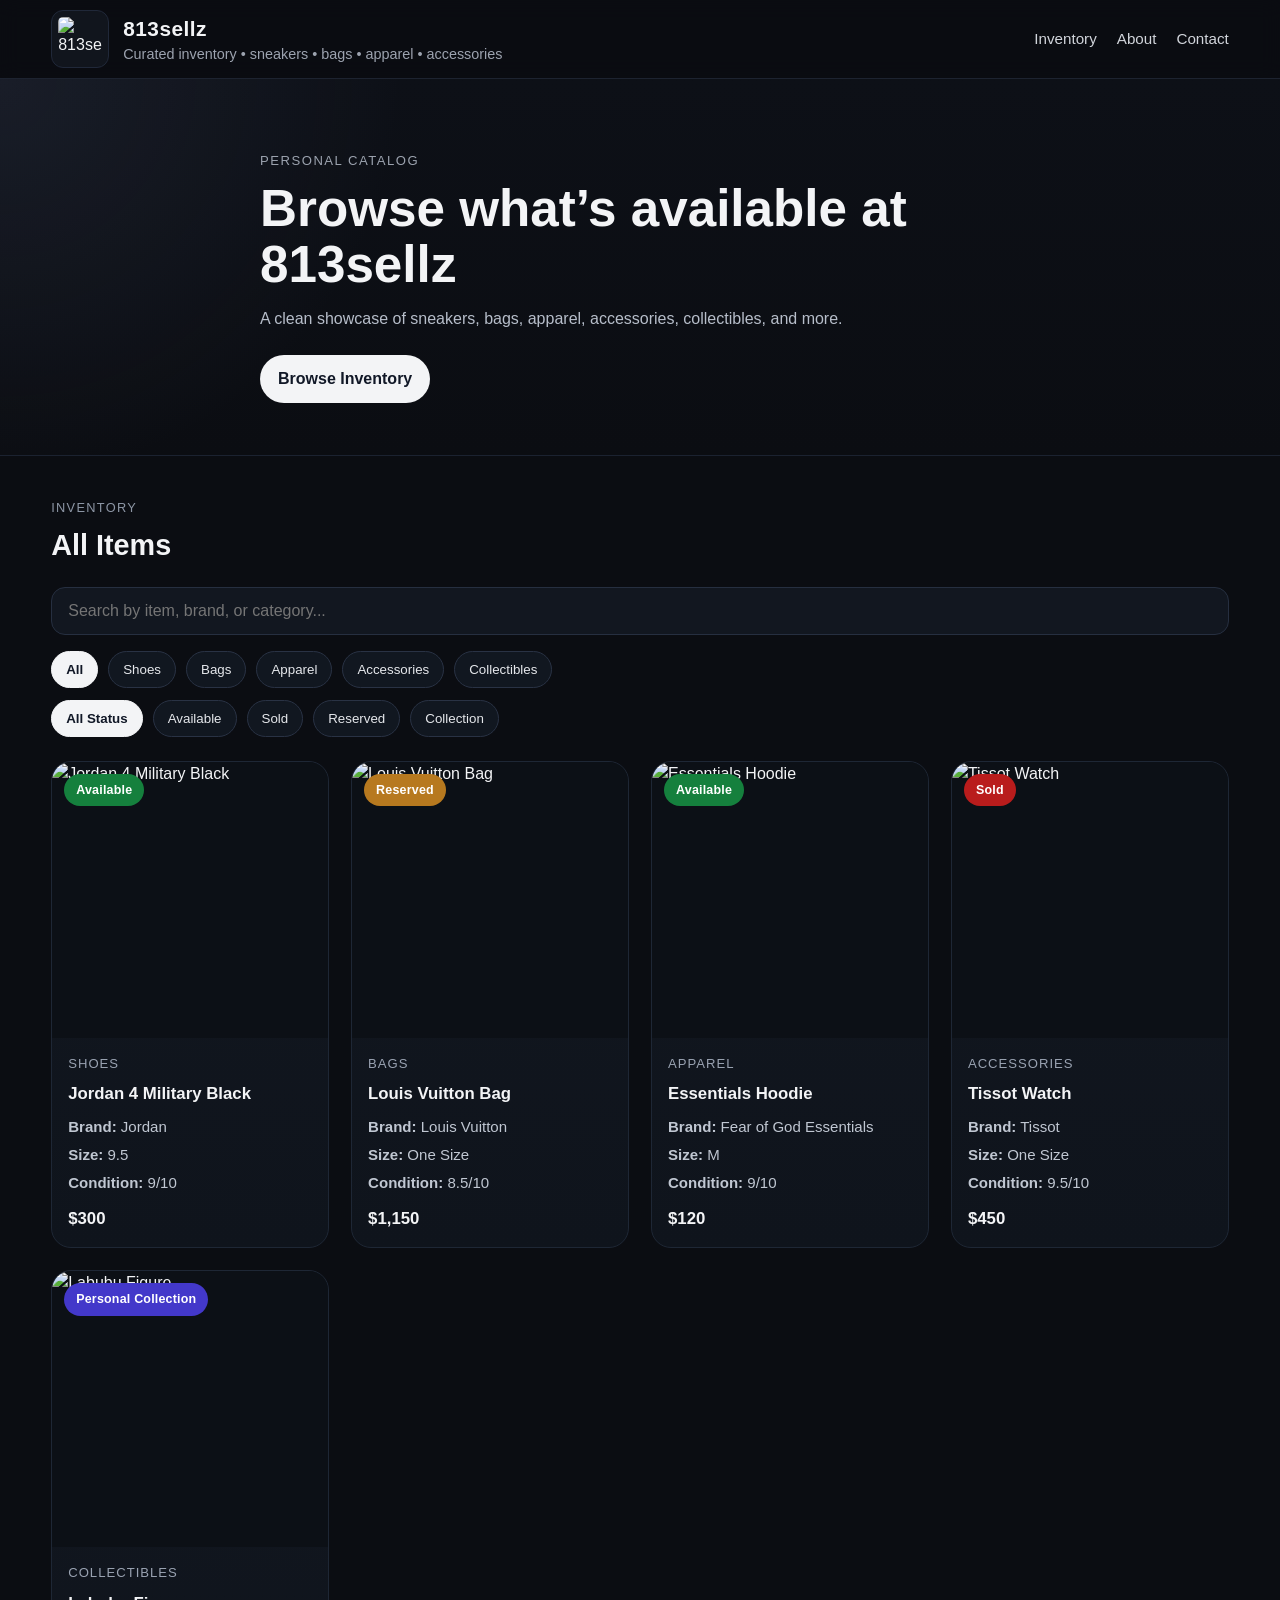
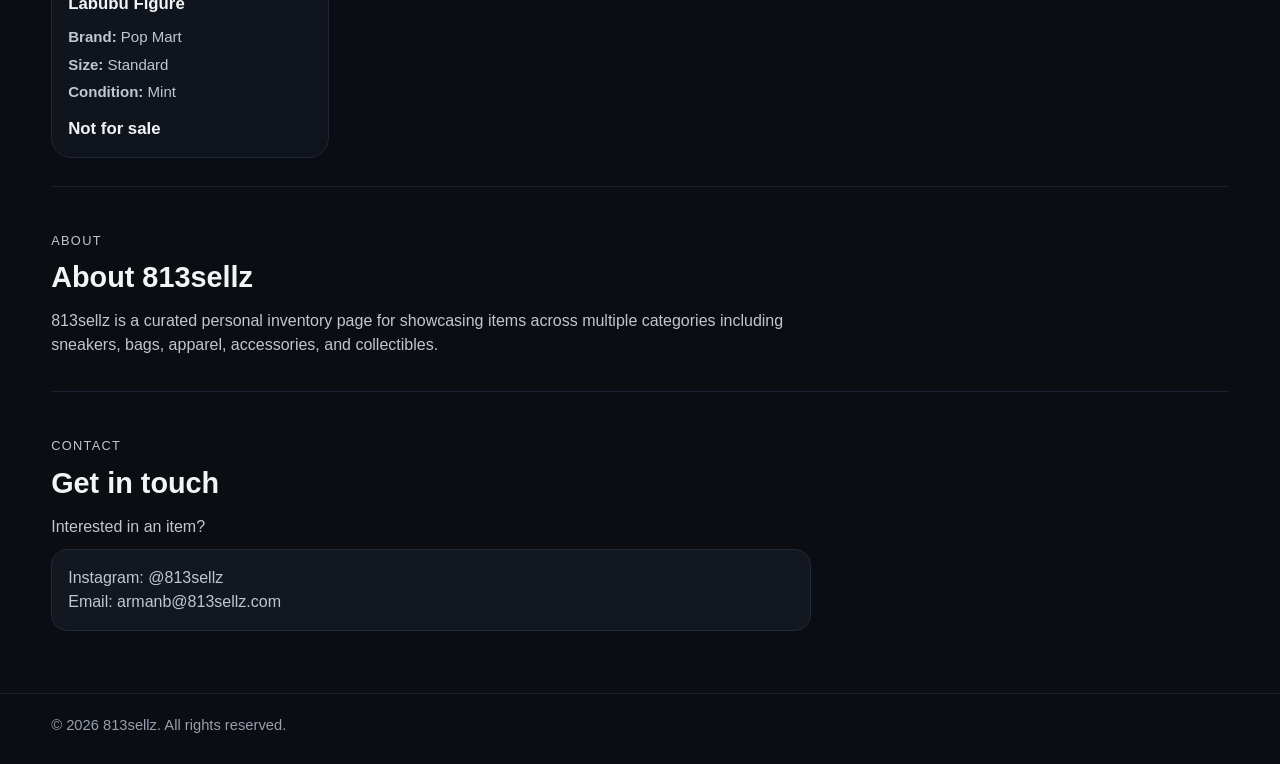
==== index.html @ 2b279f79 "Add files via upload" ====
<!DOCTYPE html>
<html lang="en">
<head>
  <meta charset="UTF-8" />
  <meta name="viewport" content="width=device-width, initial-scale=1.0" />
  <title>813sellz</title>
  <link rel="stylesheet" href="style.css" />
</head>
<body>
  <header class="site-header">
    <div class="container header-inner">
      <div class="brand">
        <img src="images/logo.png" alt="813sellz Logo" class="logo" />
        <div>
          <h1>813sellz</h1>
          <p class="tagline">Curated inventory • sneakers • bags • apparel • accessories</p>
        </div>
      </div>

      <nav class="nav">
        <a href="#inventory">Inventory</a>
        <a href="#about">About</a>
        <a href="#contact">Contact</a>
      </nav>
    </div>
  </header>

  <section class="hero">
    <div class="container hero-content">
      <p class="eyebrow">Personal Catalog</p>
      <h2>Browse what’s available at 813sellz</h2>
      <p class="hero-text">
        A clean showcase of sneakers, bags, apparel, accessories, collectibles, and more.
      </p>
      <a href="#inventory" class="hero-btn">Browse Inventory</a>
    </div>
  </section>

  <main class="container">
    <section id="inventory" class="inventory-section">
      <div class="section-top">
        <div>
          <p class="section-label">Inventory</p>
          <h3>All Items</h3>
        </div>
      </div>

      <div class="toolbar">
        <input
          type="text"
          id="searchInput"
          placeholder="Search by item, brand, or category..."
        />

        <div class="filter-row">
          <div class="filters" id="categoryFilters">
            <button class="filter-btn active" data-category="all">All</button>
            <button class="filter-btn" data-category="shoes">Shoes</button>
            <button class="filter-btn" data-category="bags">Bags</button>
            <button class="filter-btn" data-category="apparel">Apparel</button>
            <button class="filter-btn" data-category="accessories">Accessories</button>
            <button class="filter-btn" data-category="collectibles">Collectibles</button>
          </div>

          <div class="filters" id="statusFilters">
            <button class="filter-btn active" data-status="all">All Status</button>
            <button class="filter-btn" data-status="available">Available</button>
            <button class="filter-btn" data-status="sold">Sold</button>
            <button class="filter-btn" data-status="reserved">Reserved</button>
            <button class="filter-btn" data-status="collection">Collection</button>
          </div>
        </div>
      </div>

      <section id="itemsGrid" class="items-grid"></section>
    </section>

    <section id="about" class="info-section">
      <p class="section-label">About</p>
      <h3>About 813sellz</h3>
      <p>
        813sellz is a curated personal inventory page for showcasing items across multiple
        categories including sneakers, bags, apparel, accessories, and collectibles.
      </p>
    </section>

    <section id="contact" class="info-section">
      <p class="section-label">Contact</p>
      <h3>Get in touch</h3>
      <p>
        Interested in an item? 
      </p>
      <p class="contact-box">
        Instagram: @813sellz <br />
        Email: armanb@813sellz.com
      </p>
    </section>
  </main>

  <footer class="site-footer">
    <div class="container footer-inner">
      <p>© 2026 813sellz. All rights reserved.</p>
    </div>
  </footer>

  <script src="data.js"></script>
  <script src="script.js"></script>
</body>
</html>
---- style.css ----
* {
    box-sizing: border-box;
    margin: 0;
    padding: 0;
  }
  
  html {
    scroll-behavior: smooth;
  }
  
  body {
    font-family: Arial, Helvetica, sans-serif;
    background: #0b0d12;
    color: #f3f4f6;
    line-height: 1.5;
  }
  
  a {
    text-decoration: none;
    color: inherit;
  }
  
  .container {
    width: min(1180px, 92%);
    margin: 0 auto;
  }
  
  .site-header {
    position: sticky;
    top: 0;
    z-index: 100;
    background: rgba(11, 13, 18, 0.92);
    backdrop-filter: blur(10px);
    border-bottom: 1px solid #1d2330;
  }
  
  .header-inner {
    min-height: 78px;
    display: flex;
    align-items: center;
    justify-content: space-between;
    gap: 20px;
  }
  
  .brand {
    display: flex;
    align-items: center;
    gap: 14px;
  }
  
  .logo {
    width: 58px;
    height: 58px;
    object-fit: contain;
    border-radius: 12px;
    background: #11151d;
    padding: 6px;
    border: 1px solid #202839;
  }
  
  .brand h1 {
    font-size: 1.3rem;
    letter-spacing: 0.5px;
  }
  
  .tagline {
    color: #9ca3af;
    font-size: 0.9rem;
  }
  
  .nav {
    display: flex;
    gap: 20px;
    color: #d1d5db;
    font-size: 0.95rem;
  }
  
  .nav a:hover {
    color: white;
  }
  
  .hero {
    padding: 72px 0 52px;
    border-bottom: 1px solid #1b2230;
    background:
      radial-gradient(circle at top left, rgba(80, 90, 120, 0.18), transparent 30%),
      linear-gradient(to bottom, #0d1017, #0b0d12);
  }
  
  .hero-content {
    max-width: 760px;
  }
  
  .eyebrow {
    color: #9ca3af;
    text-transform: uppercase;
    letter-spacing: 1.5px;
    font-size: 0.82rem;
    margin-bottom: 10px;
  }
  
  .hero h2 {
    font-size: clamp(2rem, 4vw, 3.4rem);
    line-height: 1.1;
    margin-bottom: 14px;
  }
  
  .hero-text {
    color: #b7beca;
    max-width: 650px;
    margin-bottom: 24px;
  }
  
  .hero-btn {
    display: inline-block;
    padding: 12px 18px;
    background: #f3f4f6;
    color: #111827;
    border-radius: 999px;
    font-weight: 700;
  }
  
  .hero-btn:hover {
    opacity: 0.92;
  }
  
  .inventory-section {
    padding: 42px 0 28px;
  }
  
  .section-top {
    margin-bottom: 20px;
  }
  
  .section-label {
    text-transform: uppercase;
    letter-spacing: 1.3px;
    color: #8d96a5;
    font-size: 0.8rem;
    margin-bottom: 6px;
  }
  
  .section-top h3,
  .info-section h3 {
    font-size: 1.8rem;
  }
  
  .toolbar {
    margin-bottom: 24px;
  }
  
  #searchInput {
    width: 100%;
    padding: 14px 16px;
    border-radius: 14px;
    border: 1px solid #262f40;
    background: #121720;
    color: white;
    font-size: 1rem;
    outline: none;
    margin-bottom: 16px;
  }
  
  #searchInput:focus {
    border-color: #4b5563;
  }
  
  .filter-row {
    display: flex;
    flex-direction: column;
    gap: 12px;
  }
  
  .filters {
    display: flex;
    flex-wrap: wrap;
    gap: 10px;
  }
  
  .filter-btn {
    padding: 10px 14px;
    border-radius: 999px;
    border: 1px solid #293244;
    background: #111720;
    color: #e5e7eb;
    cursor: pointer;
    transition: 0.15s ease;
  }
  
  .filter-btn:hover {
    border-color: #3d4860;
  }
  
  .filter-btn.active {
    background: #f3f4f6;
    color: #111827;
    border-color: #f3f4f6;
    font-weight: 700;
  }
  
  .items-grid {
    display: grid;
    grid-template-columns: repeat(auto-fit, minmax(260px, 1fr));
    gap: 22px;
  }
  
  .card-link {
    text-decoration: none;
    color: inherit;
  }
  
  .card {
    background: linear-gradient(180deg, #121720 0%, #0f141c 100%);
    border: 1px solid #1e2735;
    border-radius: 20px;
    overflow: hidden;
    transition: transform 0.18s ease, border-color 0.18s ease, box-shadow 0.18s ease;
  }
  
  .card:hover {
    transform: translateY(-4px);
    border-color: #364154;
    box-shadow: 0 12px 24px rgba(0, 0, 0, 0.18);
  }
  
  .card-image-wrap {
    position: relative;
    width: 100%;
    aspect-ratio: 1 / 1;
    background: #0c1016;
  }
  
  .card-image {
    width: 100%;
    height: 100%;
    object-fit: cover;
    display: block;
  }
  
  .badge {
    position: absolute;
    top: 12px;
    left: 12px;
    padding: 7px 12px;
    border-radius: 999px;
    font-size: 0.78rem;
    font-weight: 700;
    color: white;
    letter-spacing: 0.2px;
  }
  
  .badge.available {
    background: #15803d;
  }
  
  .badge.sold {
    background: #b91c1c;
  }
  
  .badge.reserved {
    background: #b7791f;
  }
  
  .badge.collection {
    background: #4338ca;
  }
  
  .card-content {
    padding: 16px;
  }
  
  .card-category {
    font-size: 0.82rem;
    color: #9aa3b2;
    text-transform: uppercase;
    letter-spacing: 1px;
    margin-bottom: 8px;
  }
  
  .card-title {
    font-size: 1.05rem;
    margin-bottom: 10px;
  }
  
  .card-meta {
    color: #c0c7d2;
    font-size: 0.94rem;
    margin-bottom: 5px;
  }
  
  .card-price {
    margin-top: 12px;
    font-size: 1.05rem;
    font-weight: 700;
  }
  
  .empty-state {
    color: #aeb7c4;
    padding: 20px 0 40px;
  }
  
  .info-section {
    padding: 34px 0;
    border-top: 1px solid #1a2130;
  }
  
  .info-section p {
    color: #c0c7d2;
    max-width: 760px;
    margin-top: 10px;
  }
  
  .contact-box {
    margin-top: 16px;
    background: #121720;
    border: 1px solid #202a3a;
    padding: 16px;
    border-radius: 16px;
  }
  
  .site-footer {
    border-top: 1px solid #1a2130;
    margin-top: 28px;
  }
  
  .footer-inner {
    padding: 20px 0 28px;
    color: #96a0ae;
    font-size: 0.92rem;
  }
  
  .item-page {
    padding: 40px 0 60px;
  }
  
  .back-link {
    display: inline-block;
    margin-bottom: 24px;
    color: #cbd5e1;
  }
  
  .item-layout {
    display: grid;
    grid-template-columns: 1.1fr 1fr;
    gap: 28px;
    align-items: start;
  }
  
  .item-image-box {
    background: #121720;
    border: 1px solid #1f2937;
    border-radius: 20px;
    overflow: hidden;
  }
  
  .item-main-image {
    width: 100%;
    display: block;
    object-fit: cover;
  }
  
  .item-info-box {
    background: #121720;
    border: 1px solid #1f2937;
    border-radius: 20px;
    padding: 24px;
  }
  
  .static-badge {
    position: static;
    display: inline-block;
    margin-bottom: 14px;
  }
  
  .item-title {
    font-size: 2rem;
    margin-bottom: 14px;
  }
  
  .item-brand {
    color: #d1d5db;
    margin-bottom: 8px;
  }
  
  .item-price {
    font-size: 1.5rem;
    font-weight: 700;
    margin: 18px 0 14px;
  }
  
  .item-description {
    color: #b6bfcc;
    margin-bottom: 22px;
    line-height: 1.7;
  }
  
  @media (max-width: 900px) {
    .item-layout {
      grid-template-columns: 1fr;
    }
  }
  
  @media (max-width: 760px) {
    .header-inner {
      flex-direction: column;
      align-items: flex-start;
      padding: 14px 0;
    }
  
    .nav {
      flex-wrap: wrap;
      gap: 14px;
    }
  
    .hero {
      padding: 54px 0 40px;
    }
  
    .hero h2 {
      font-size: 2rem;
    }
  }
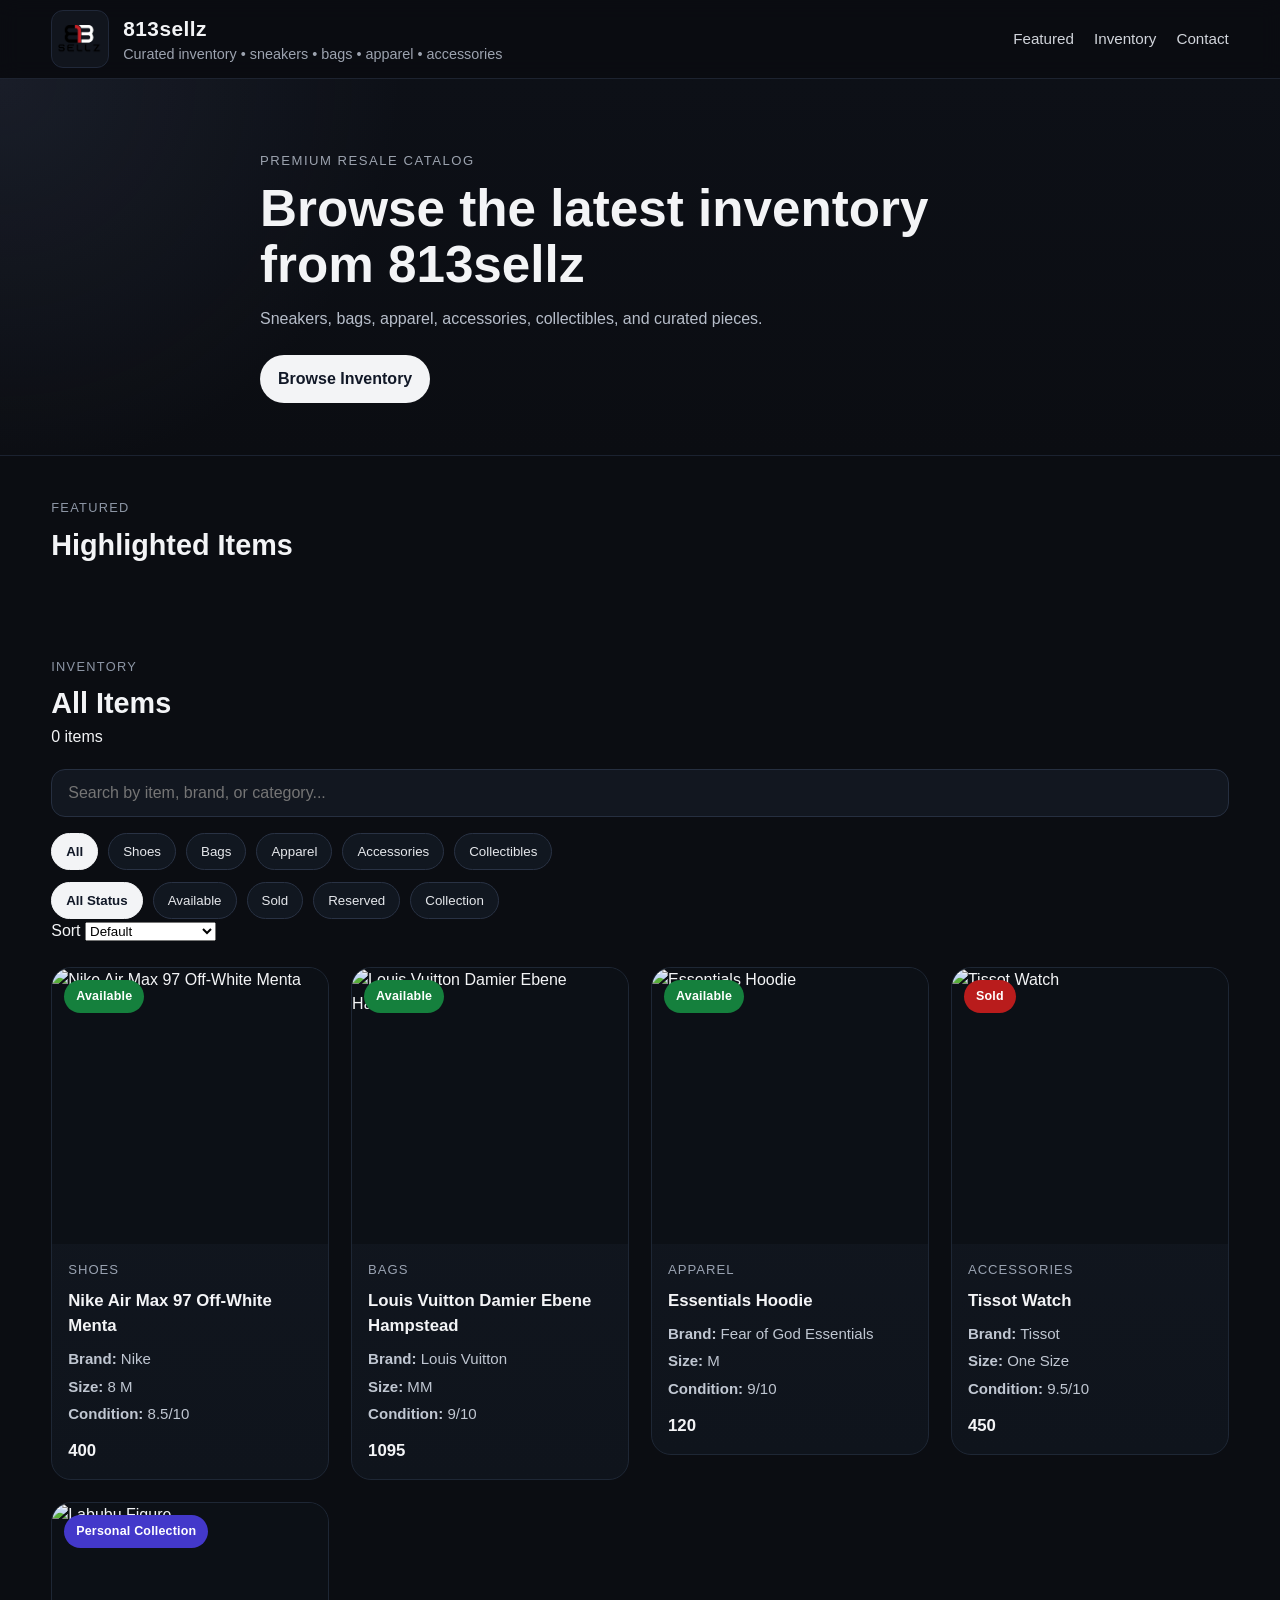
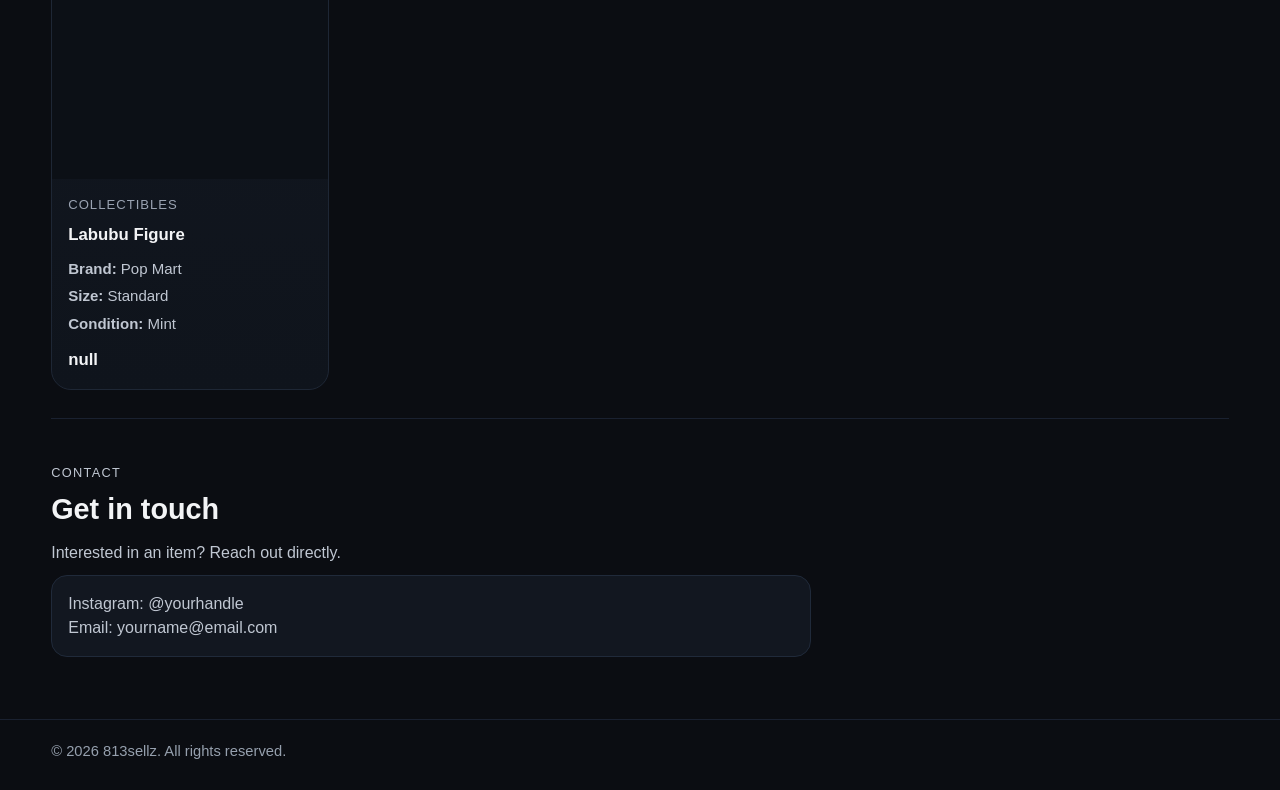
==== commit 4043e5a0: "Update index.html" ====
--- a/index.html
+++ b/index.html
@@ -18,8 +18,8 @@
       </div>
 
       <nav class="nav">
+        <a href="#featured">Featured</a>
         <a href="#inventory">Inventory</a>
-        <a href="#about">About</a>
         <a href="#contact">Contact</a>
       </nav>
     </div>
@@ -27,21 +27,35 @@
 
   <section class="hero">
     <div class="container hero-content">
-      <p class="eyebrow">Personal Catalog</p>
-      <h2>Browse what’s available at 813sellz</h2>
+      <p class="eyebrow">Premium Resale Catalog</p>
+      <h2>Browse the latest inventory from 813sellz</h2>
       <p class="hero-text">
-        A clean showcase of sneakers, bags, apparel, accessories, collectibles, and more.
+        Sneakers, bags, apparel, accessories, collectibles, and curated pieces.
       </p>
       <a href="#inventory" class="hero-btn">Browse Inventory</a>
     </div>
   </section>
 
   <main class="container">
+    <section id="featured" class="inventory-section">
+      <div class="section-top">
+        <div>
+          <p class="section-label">Featured</p>
+          <h3>Highlighted Items</h3>
+        </div>
+      </div>
+      <section id="featuredGrid" class="items-grid"></section>
+    </section>
+
     <section id="inventory" class="inventory-section">
-      <div class="section-top">
+      <div class="section-top section-top-flex">
         <div>
           <p class="section-label">Inventory</p>
           <h3>All Items</h3>
+        </div>
+
+        <div class="inventory-stats">
+          <span id="inventoryCount">0 items</span>
         </div>
       </div>
 
@@ -52,22 +66,35 @@
           placeholder="Search by item, brand, or category..."
         />
 
-        <div class="filter-row">
-          <div class="filters" id="categoryFilters">
-            <button class="filter-btn active" data-category="all">All</button>
-            <button class="filter-btn" data-category="shoes">Shoes</button>
-            <button class="filter-btn" data-category="bags">Bags</button>
-            <button class="filter-btn" data-category="apparel">Apparel</button>
-            <button class="filter-btn" data-category="accessories">Accessories</button>
-            <button class="filter-btn" data-category="collectibles">Collectibles</button>
+        <div class="toolbar-bottom">
+          <div class="filter-row">
+            <div class="filters" id="categoryFilters">
+              <button class="filter-btn active" data-category="all">All</button>
+              <button class="filter-btn" data-category="shoes">Shoes</button>
+              <button class="filter-btn" data-category="bags">Bags</button>
+              <button class="filter-btn" data-category="apparel">Apparel</button>
+              <button class="filter-btn" data-category="accessories">Accessories</button>
+              <button class="filter-btn" data-category="collectibles">Collectibles</button>
+            </div>
+
+            <div class="filters" id="statusFilters">
+              <button class="filter-btn active" data-status="all">All Status</button>
+              <button class="filter-btn" data-status="available">Available</button>
+              <button class="filter-btn" data-status="sold">Sold</button>
+              <button class="filter-btn" data-status="reserved">Reserved</button>
+              <button class="filter-btn" data-status="collection">Collection</button>
+            </div>
           </div>
 
-          <div class="filters" id="statusFilters">
-            <button class="filter-btn active" data-status="all">All Status</button>
-            <button class="filter-btn" data-status="available">Available</button>
-            <button class="filter-btn" data-status="sold">Sold</button>
-            <button class="filter-btn" data-status="reserved">Reserved</button>
-            <button class="filter-btn" data-status="collection">Collection</button>
+          <div class="sort-wrap">
+            <label for="sortSelect">Sort</label>
+            <select id="sortSelect">
+              <option value="default">Default</option>
+              <option value="price-low">Price: Low to High</option>
+              <option value="price-high">Price: High to Low</option>
+              <option value="name-az">Name: A to Z</option>
+              <option value="name-za">Name: Z to A</option>
+            </select>
           </div>
         </div>
       </div>
@@ -75,24 +102,13 @@
       <section id="itemsGrid" class="items-grid"></section>
     </section>
 
-    <section id="about" class="info-section">
-      <p class="section-label">About</p>
-      <h3>About 813sellz</h3>
-      <p>
-        813sellz is a curated personal inventory page for showcasing items across multiple
-        categories including sneakers, bags, apparel, accessories, and collectibles.
-      </p>
-    </section>
-
     <section id="contact" class="info-section">
       <p class="section-label">Contact</p>
       <h3>Get in touch</h3>
-      <p>
-        Interested in an item? 
-      </p>
+      <p>Interested in an item? Reach out directly.</p>
       <p class="contact-box">
-        Instagram: @813sellz <br />
-        Email: armanb@813sellz.com
+        Instagram: @yourhandle <br />
+        Email: yourname@email.com
       </p>
     </section>
   </main>
@@ -106,4 +122,4 @@
   <script src="data.js"></script>
   <script src="script.js"></script>
 </body>
-</html>+</html>
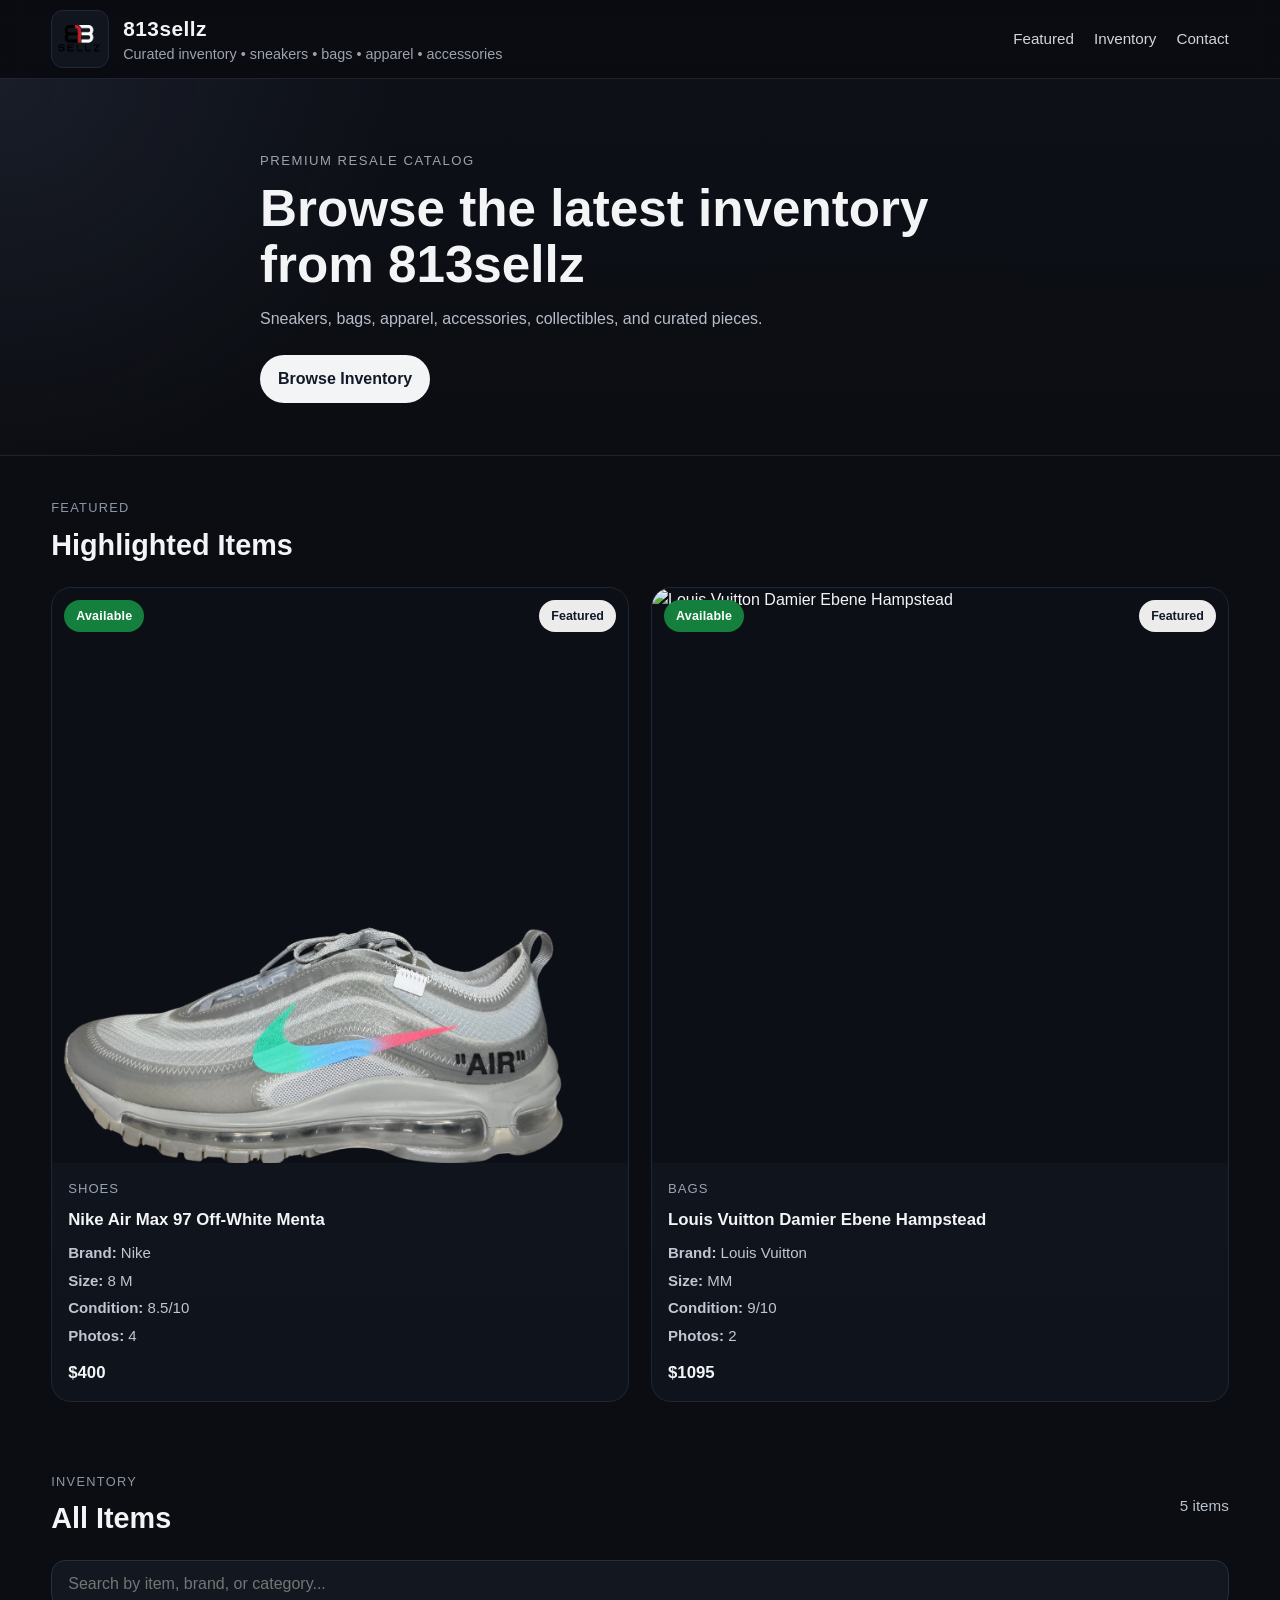
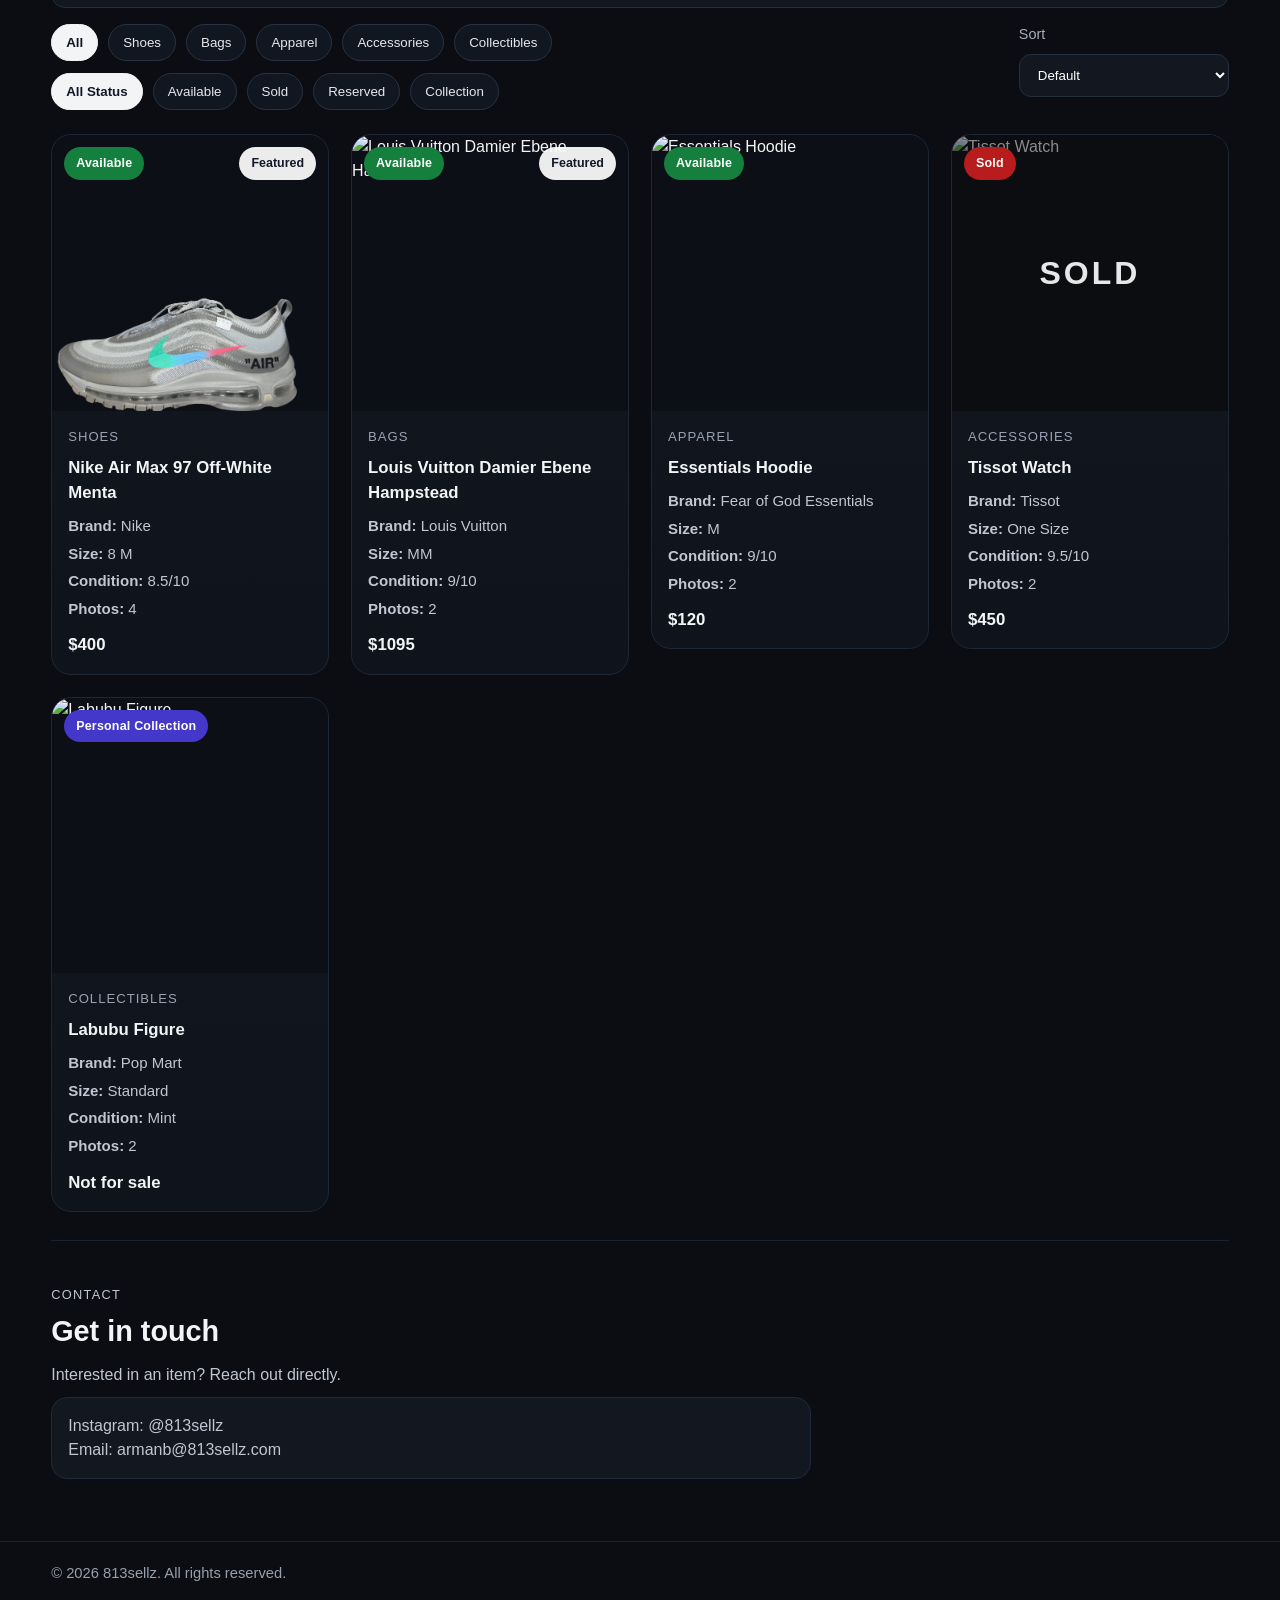
==== commit e0a55444: "Update index.html" ====
--- a/index.html
+++ b/index.html
@@ -107,8 +107,8 @@
       <h3>Get in touch</h3>
       <p>Interested in an item? Reach out directly.</p>
       <p class="contact-box">
-        Instagram: @yourhandle <br />
-        Email: yourname@email.com
+        Instagram: @813sellz <br />
+        Email: armanb@813sellz.com
       </p>
     </section>
   </main>
--- a/style.css
+++ b/style.css
@@ -118,10 +118,12 @@
     color: #111827;
     border-radius: 999px;
     font-weight: 700;
+    transition: 0.2s ease;
   }
   
   .hero-btn:hover {
     opacity: 0.92;
+    transform: translateY(-1px);
   }
   
   .inventory-section {
@@ -130,6 +132,13 @@
   
   .section-top {
     margin-bottom: 20px;
+  }
+  
+  .section-top-flex {
+    display: flex;
+    align-items: center;
+    justify-content: space-between;
+    gap: 16px;
   }
   
   .section-label {
@@ -143,6 +152,11 @@
   .section-top h3,
   .info-section h3 {
     font-size: 1.8rem;
+  }
+  
+  .inventory-stats {
+    color: #b9c1cc;
+    font-size: 0.95rem;
   }
   
   .toolbar {
@@ -161,14 +175,24 @@
     margin-bottom: 16px;
   }
   
-  #searchInput:focus {
+  #searchInput:focus,
+  #sortSelect:focus {
     border-color: #4b5563;
+  }
+  
+  .toolbar-bottom {
+    display: flex;
+    justify-content: space-between;
+    align-items: flex-start;
+    gap: 16px;
+    flex-wrap: wrap;
   }
   
   .filter-row {
     display: flex;
     flex-direction: column;
     gap: 12px;
+    flex: 1;
   }
   
   .filters {
@@ -198,6 +222,27 @@
     font-weight: 700;
   }
   
+  .sort-wrap {
+    display: flex;
+    flex-direction: column;
+    gap: 8px;
+    min-width: 210px;
+  }
+  
+  .sort-wrap label {
+    color: #a7b0bd;
+    font-size: 0.9rem;
+  }
+  
+  #sortSelect {
+    padding: 12px 14px;
+    border-radius: 12px;
+    border: 1px solid #262f40;
+    background: #121720;
+    color: white;
+    outline: none;
+  }
+  
   .items-grid {
     display: grid;
     grid-template-columns: repeat(auto-fit, minmax(260px, 1fr));
@@ -228,6 +273,7 @@
     width: 100%;
     aspect-ratio: 1 / 1;
     background: #0c1016;
+    overflow: hidden;
   }
   
   .card-image {
@@ -247,6 +293,7 @@
     font-weight: 700;
     color: white;
     letter-spacing: 0.2px;
+    z-index: 3;
   }
   
   .badge.available {
@@ -263,6 +310,33 @@
   
   .badge.collection {
     background: #4338ca;
+  }
+  
+  .featured-badge {
+    position: absolute;
+    top: 12px;
+    right: 12px;
+    z-index: 3;
+    padding: 7px 12px;
+    border-radius: 999px;
+    background: rgba(255,255,255,0.92);
+    color: #111827;
+    font-size: 0.78rem;
+    font-weight: 700;
+  }
+  
+  .sold-overlay {
+    position: absolute;
+    inset: 0;
+    background: rgba(10, 10, 10, 0.45);
+    display: flex;
+    align-items: center;
+    justify-content: center;
+    font-size: 2rem;
+    font-weight: 800;
+    letter-spacing: 3px;
+    color: rgba(255,255,255,0.9);
+    z-index: 2;
   }
   
   .card-content {
@@ -351,12 +425,45 @@
     border: 1px solid #1f2937;
     border-radius: 20px;
     overflow: hidden;
+    padding: 14px;
   }
   
   .item-main-image {
     width: 100%;
     display: block;
     object-fit: cover;
+    border-radius: 16px;
+    background: #0c1016;
+  }
+  
+  .thumbnail-row {
+    display: flex;
+    gap: 10px;
+    margin-top: 14px;
+    flex-wrap: wrap;
+  }
+  
+  .thumb-btn {
+    width: 78px;
+    height: 78px;
+    border: 1px solid #293244;
+    border-radius: 12px;
+    overflow: hidden;
+    background: #0f141c;
+    cursor: pointer;
+    padding: 0;
+  }
+  
+  .thumb-btn.active-thumb {
+    border-color: #f3f4f6;
+    box-shadow: 0 0 0 2px rgba(255,255,255,0.15);
+  }
+  
+  .thumb-image {
+    width: 100%;
+    height: 100%;
+    object-fit: cover;
+    display: block;
   }
   
   .item-info-box {
@@ -394,9 +501,27 @@
     line-height: 1.7;
   }
   
+  .item-actions {
+    margin-top: 18px;
+  }
+  
   @media (max-width: 900px) {
     .item-layout {
       grid-template-columns: 1fr;
+    }
+  
+    .section-top-flex,
+    .toolbar-bottom {
+      flex-direction: column;
+      align-items: flex-start;
+    }
+  
+    .sort-wrap {
+      width: 100%;
+    }
+  
+    #sortSelect {
+      width: 100%;
     }
   }
   
@@ -419,4 +544,4 @@
     .hero h2 {
       font-size: 2rem;
     }
-  }+  }
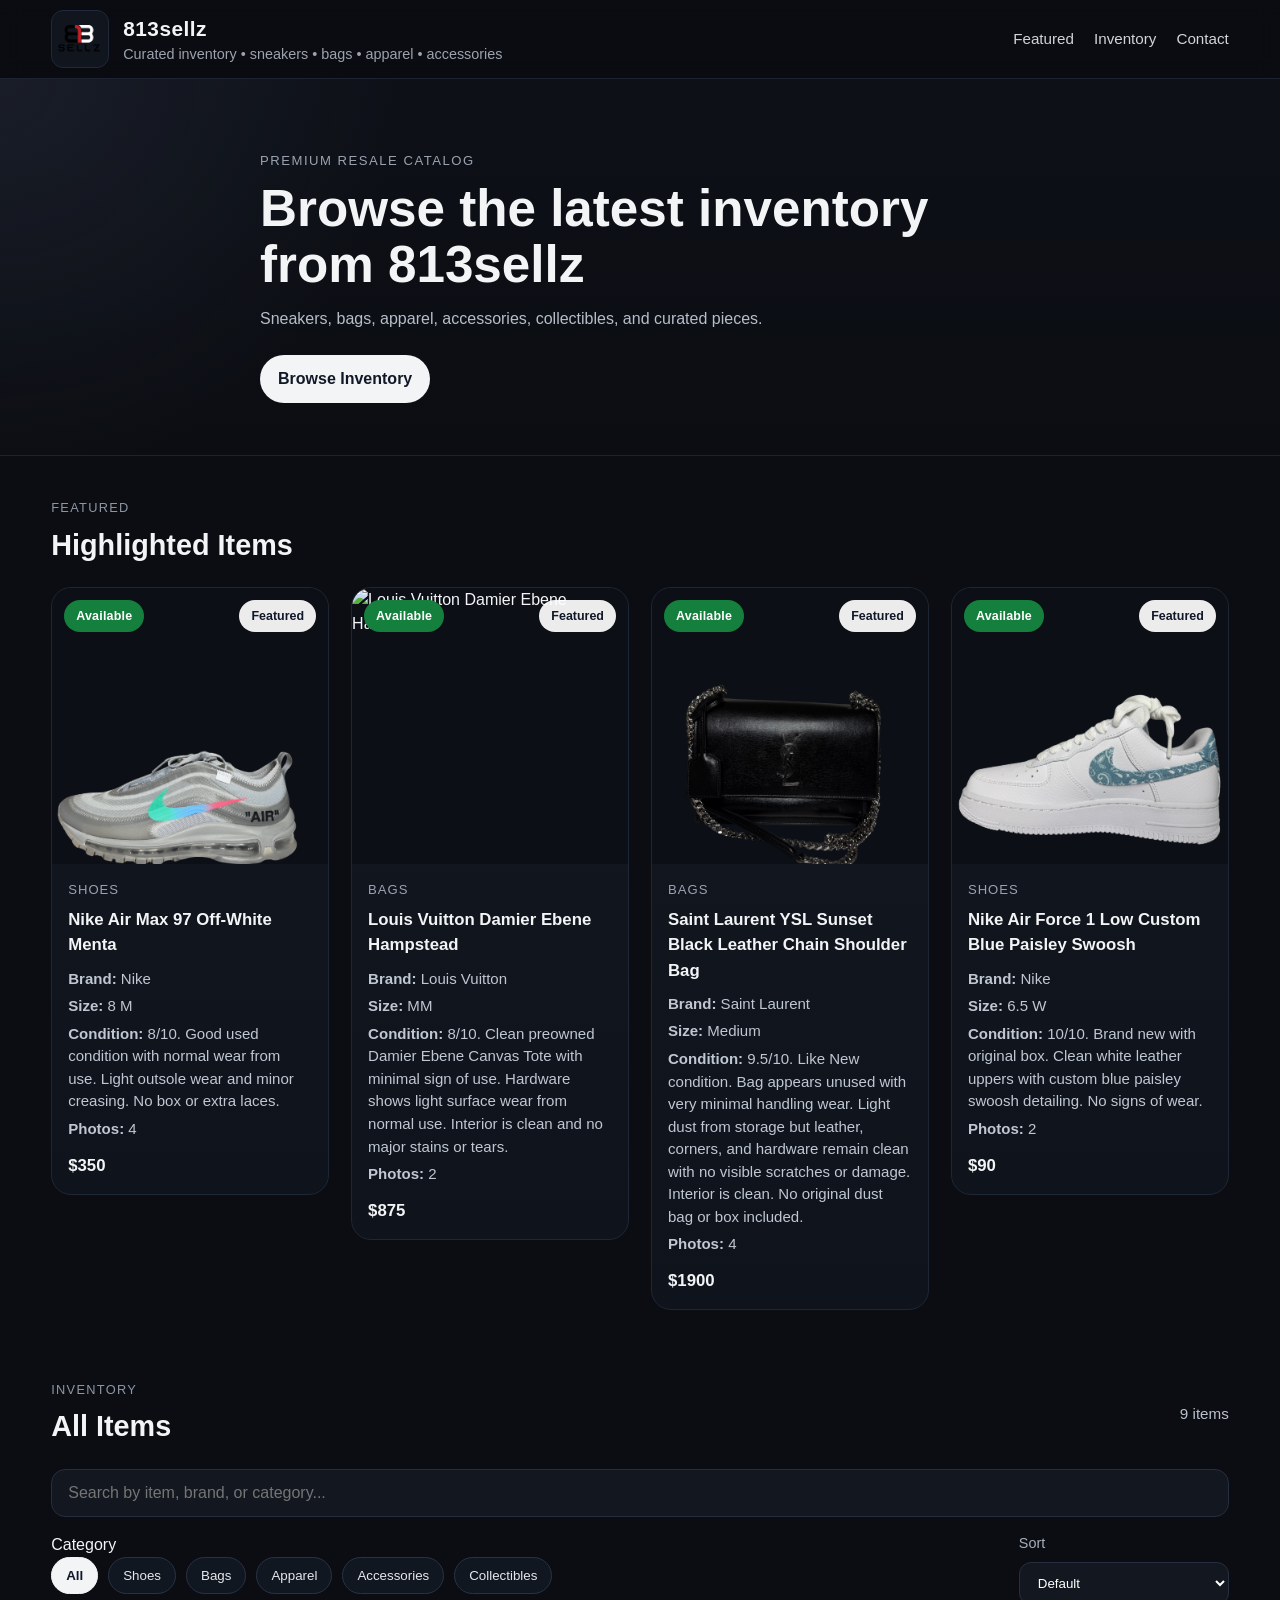
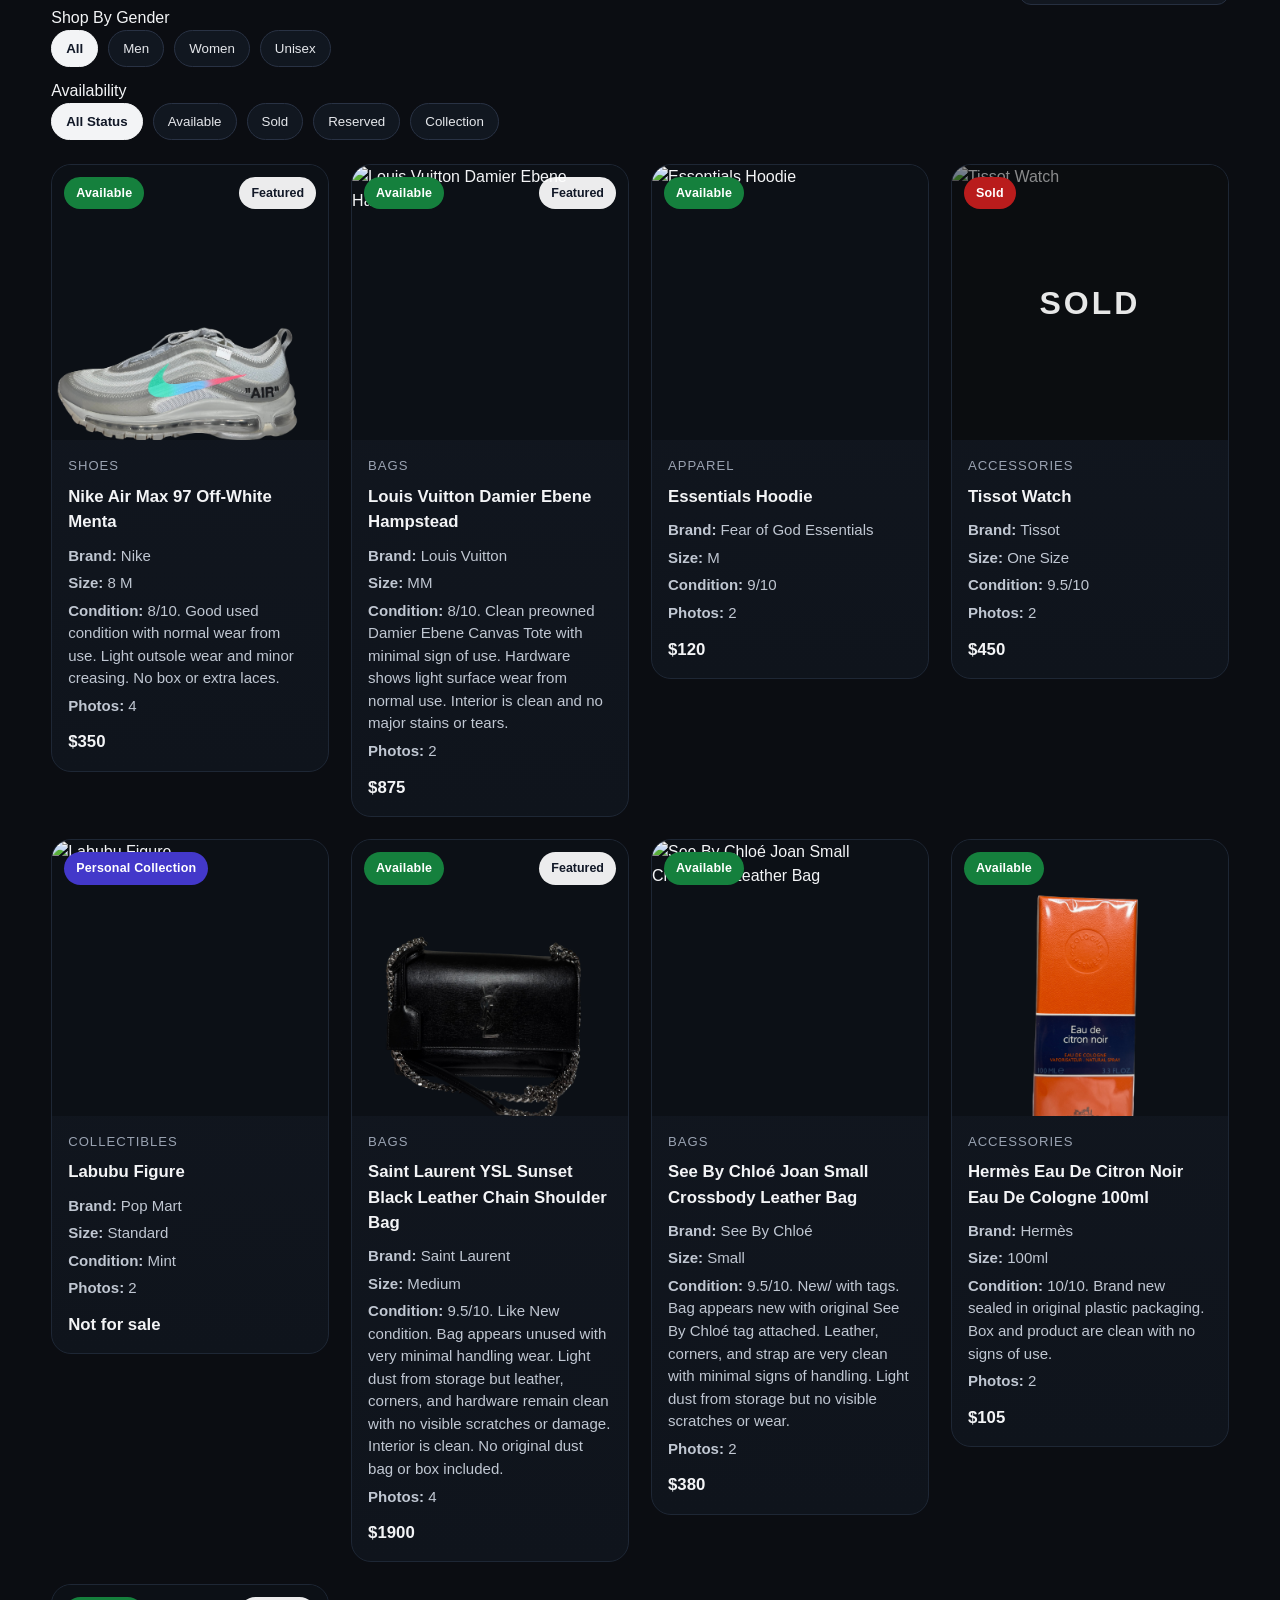
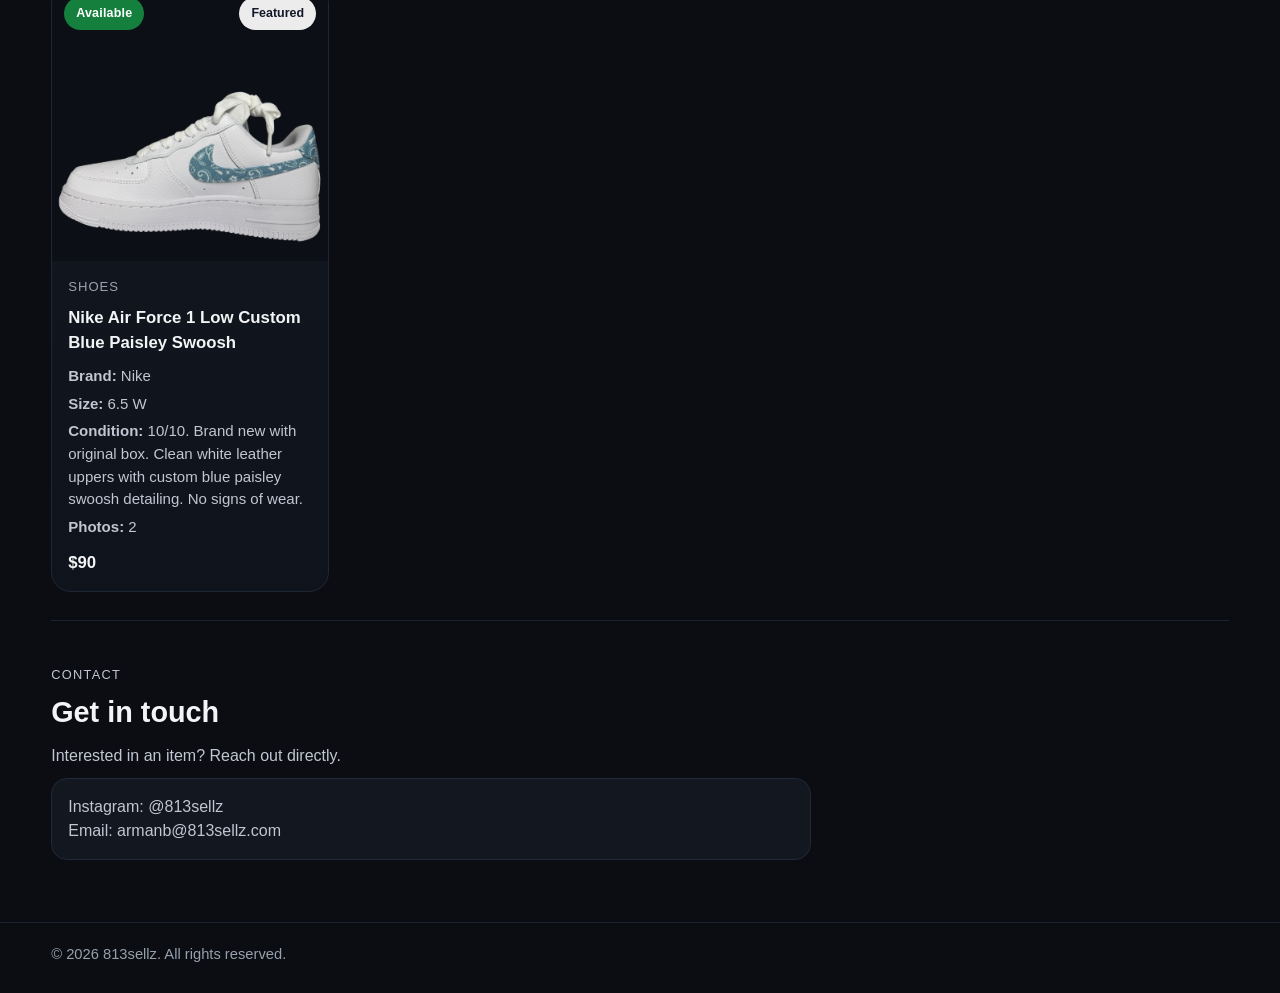
==== commit d7105178: "Update index.html" ====
--- a/index.html
+++ b/index.html
@@ -67,24 +67,42 @@
         />
 
         <div class="toolbar-bottom">
-          <div class="filter-row">
-            <div class="filters" id="categoryFilters">
-              <button class="filter-btn active" data-category="all">All</button>
-              <button class="filter-btn" data-category="shoes">Shoes</button>
-              <button class="filter-btn" data-category="bags">Bags</button>
-              <button class="filter-btn" data-category="apparel">Apparel</button>
-              <button class="filter-btn" data-category="accessories">Accessories</button>
-              <button class="filter-btn" data-category="collectibles">Collectibles</button>
-            </div>
+            <div class="filter-row">
 
-            <div class="filters" id="statusFilters">
-              <button class="filter-btn active" data-status="all">All Status</button>
-              <button class="filter-btn" data-status="available">Available</button>
-              <button class="filter-btn" data-status="sold">Sold</button>
-              <button class="filter-btn" data-status="reserved">Reserved</button>
-              <button class="filter-btn" data-status="collection">Collection</button>
-            </div>
-          </div>
+                <div class="filter-group">
+                  <p class="filter-group-label">Category</p>
+                  <div class="filters" id="categoryFilters">
+                    <button class="filter-btn active" data-category="all">All</button>
+                    <button class="filter-btn" data-category="shoes">Shoes</button>
+                    <button class="filter-btn" data-category="bags">Bags</button>
+                    <button class="filter-btn" data-category="apparel">Apparel</button>
+                    <button class="filter-btn" data-category="accessories">Accessories</button>
+                    <button class="filter-btn" data-category="collectibles">Collectibles</button>
+                  </div>
+                </div>
+              
+                <div class="filter-group">
+                  <p class="filter-group-label">Shop By Gender</p>
+                  <div class="filters" id="audienceFilters">
+                    <button class="filter-btn active" data-audience="all">All</button>
+                    <button class="filter-btn" data-audience="men">Men</button>
+                    <button class="filter-btn" data-audience="women">Women</button>
+                    <button class="filter-btn" data-audience="unisex">Unisex</button>
+                  </div>
+                </div>
+              
+                <div class="filter-group">
+                  <p class="filter-group-label">Availability</p>
+                  <div class="filters" id="statusFilters">
+                    <button class="filter-btn active" data-status="all">All Status</button>
+                    <button class="filter-btn" data-status="available">Available</button>
+                    <button class="filter-btn" data-status="sold">Sold</button>
+                    <button class="filter-btn" data-status="reserved">Reserved</button>
+                    <button class="filter-btn" data-status="collection">Collection</button>
+                  </div>
+                </div>
+              
+              </div>
 
           <div class="sort-wrap">
             <label for="sortSelect">Sort</label>
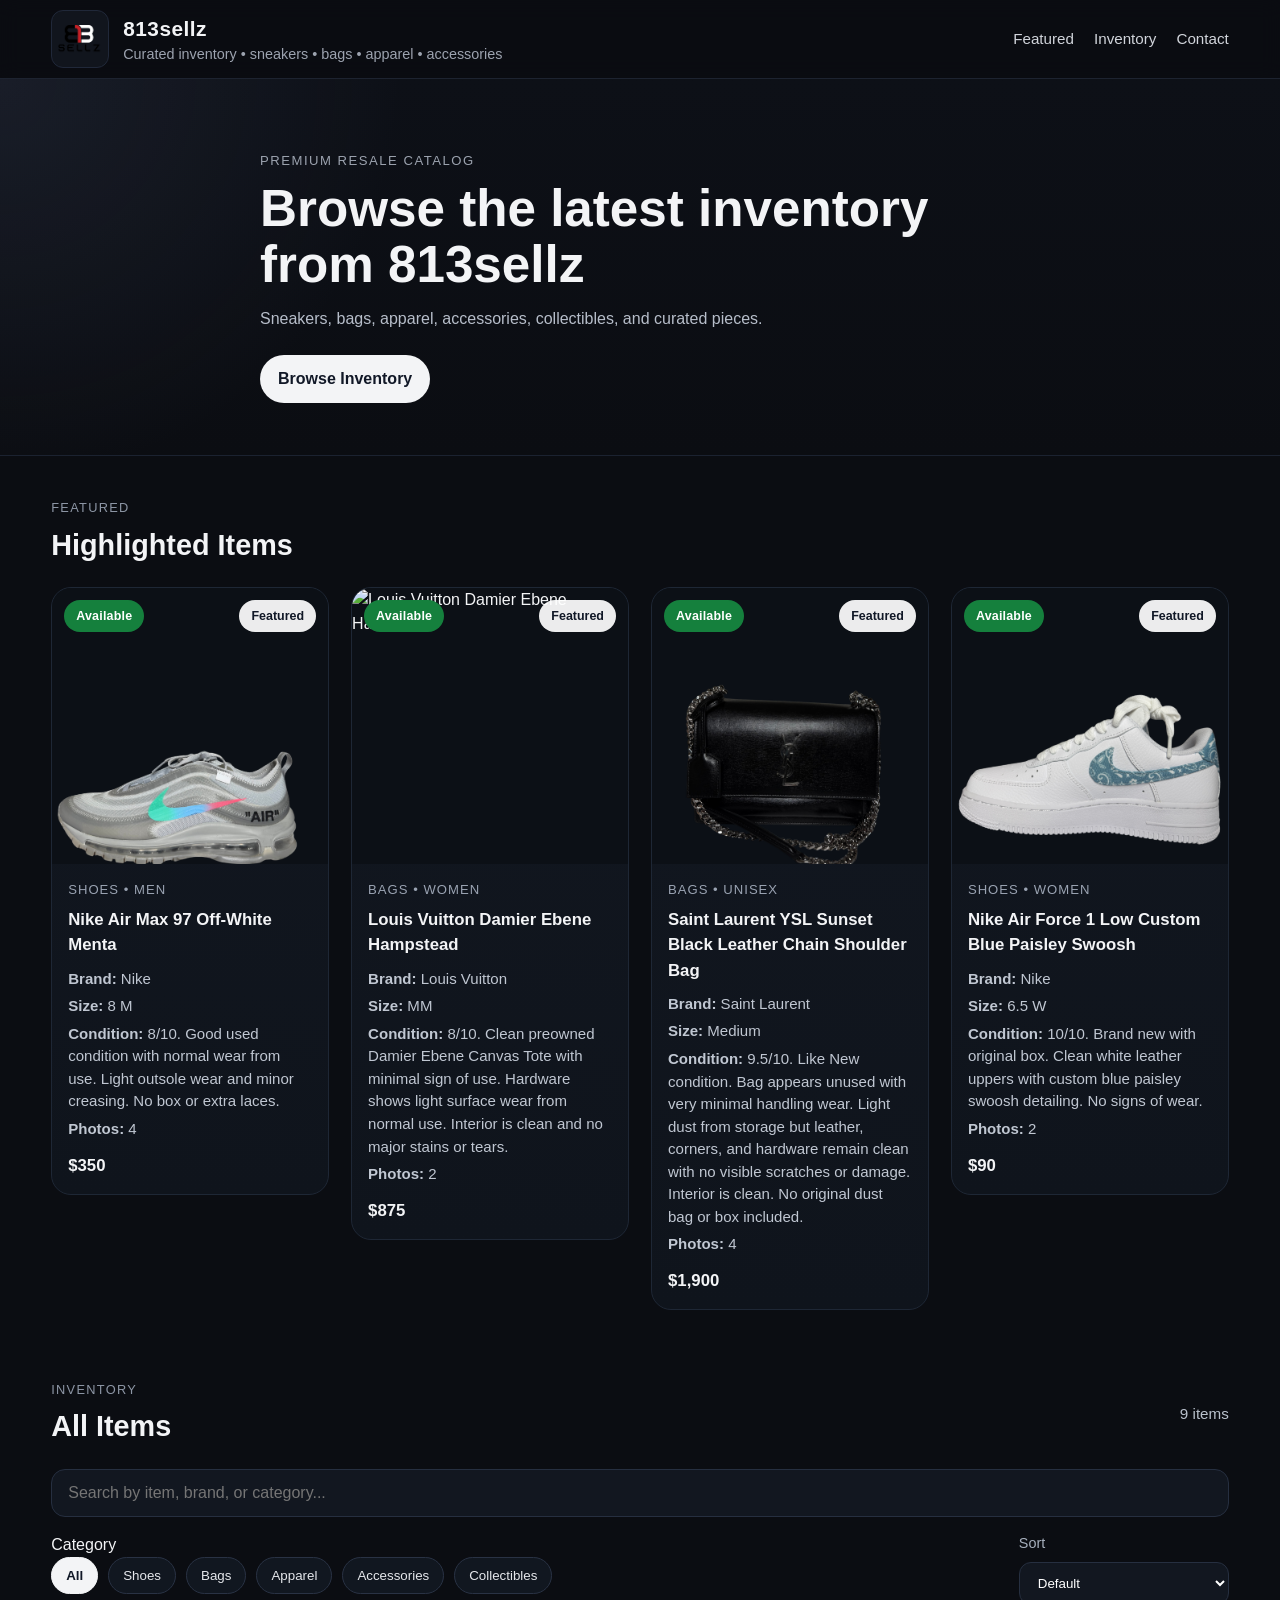
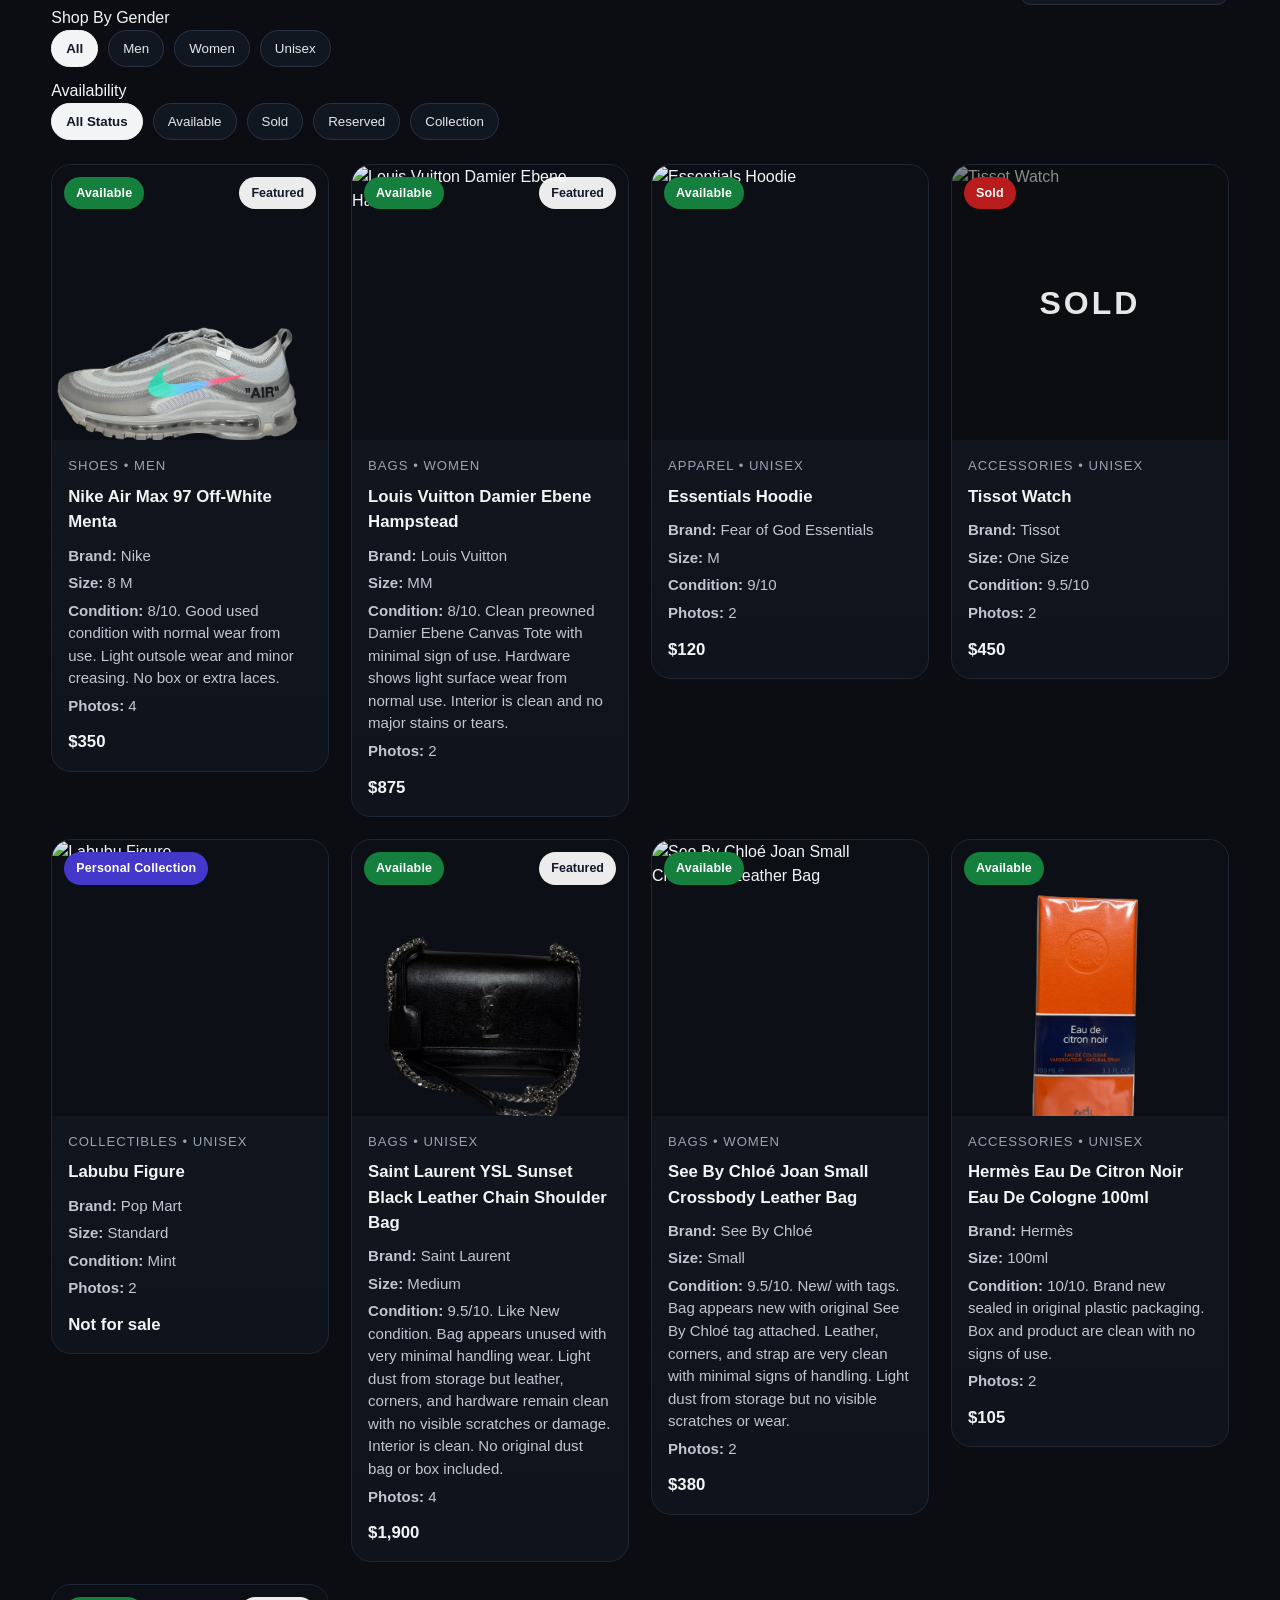
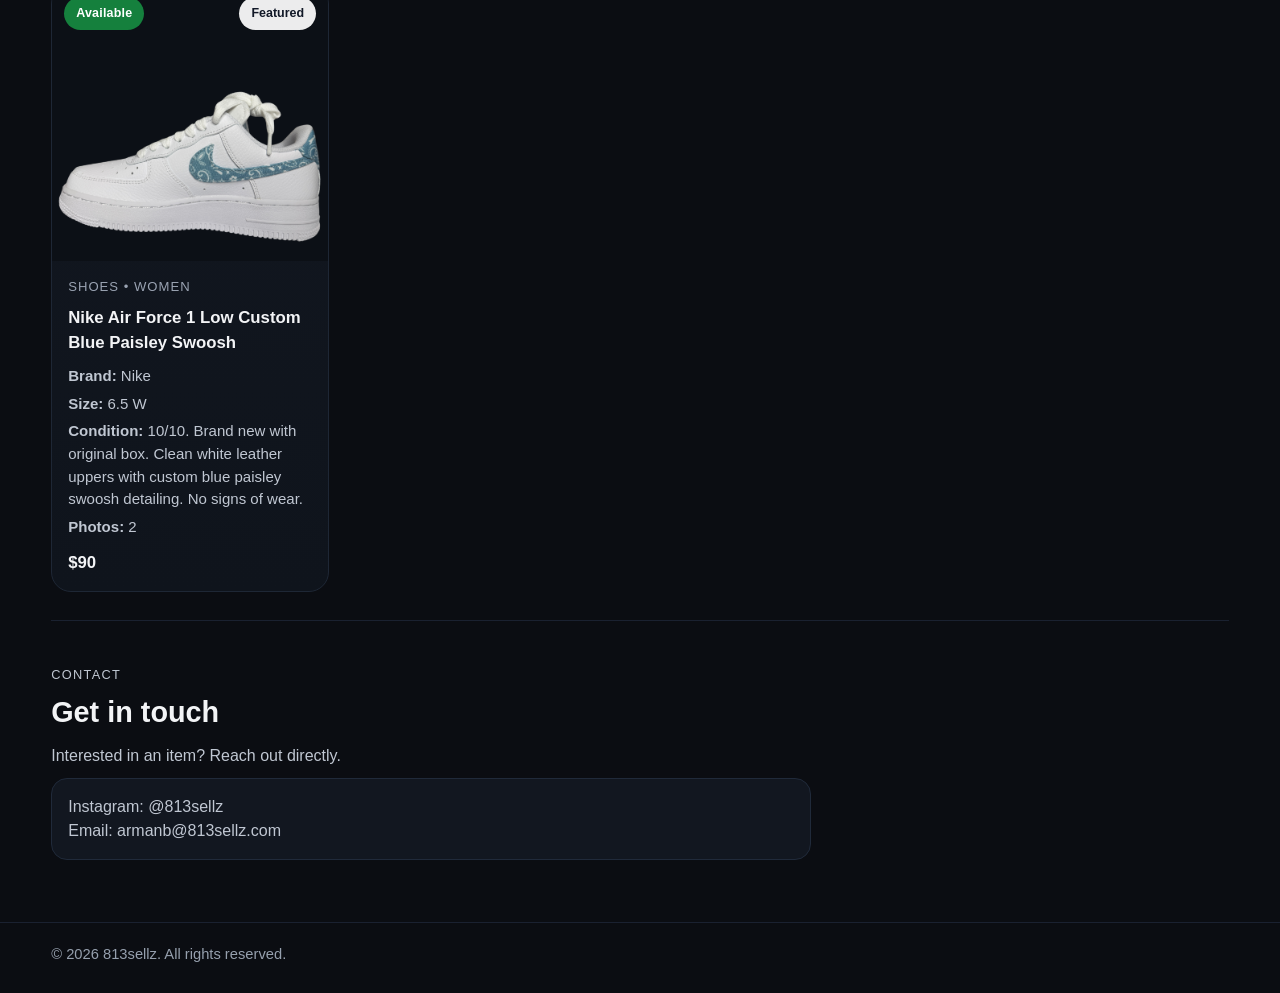
==== commit 11336361: "Update index.html" ====
--- a/index.html
+++ b/index.html
@@ -101,6 +101,10 @@
                     <button class="filter-btn" data-status="collection">Collection</button>
                   </div>
                 </div>
+                <div class="filter-group" id="sizeFilterGroup" style="display: none;">
+                    <p class="filter-group-label">Size</p>
+                    <div class="filters" id="sizeFilters"></div>
+                  </div>
               
               </div>
 
--- a/style.css
+++ b/style.css
@@ -544,4 +544,18 @@
     .hero h2 {
       font-size: 2rem;
     }
-  }
+    .filter-group {
+        display: flex;
+        flex-direction: column;
+        gap: 8px;
+      }
+      
+      .filter-group-label {
+        font-size: 0.78rem;
+        text-transform: uppercase;
+        letter-spacing: 1.2px;
+        color: #b6bfcc;
+        font-weight: 700;
+        margin-bottom: 2px;
+      }
+  }
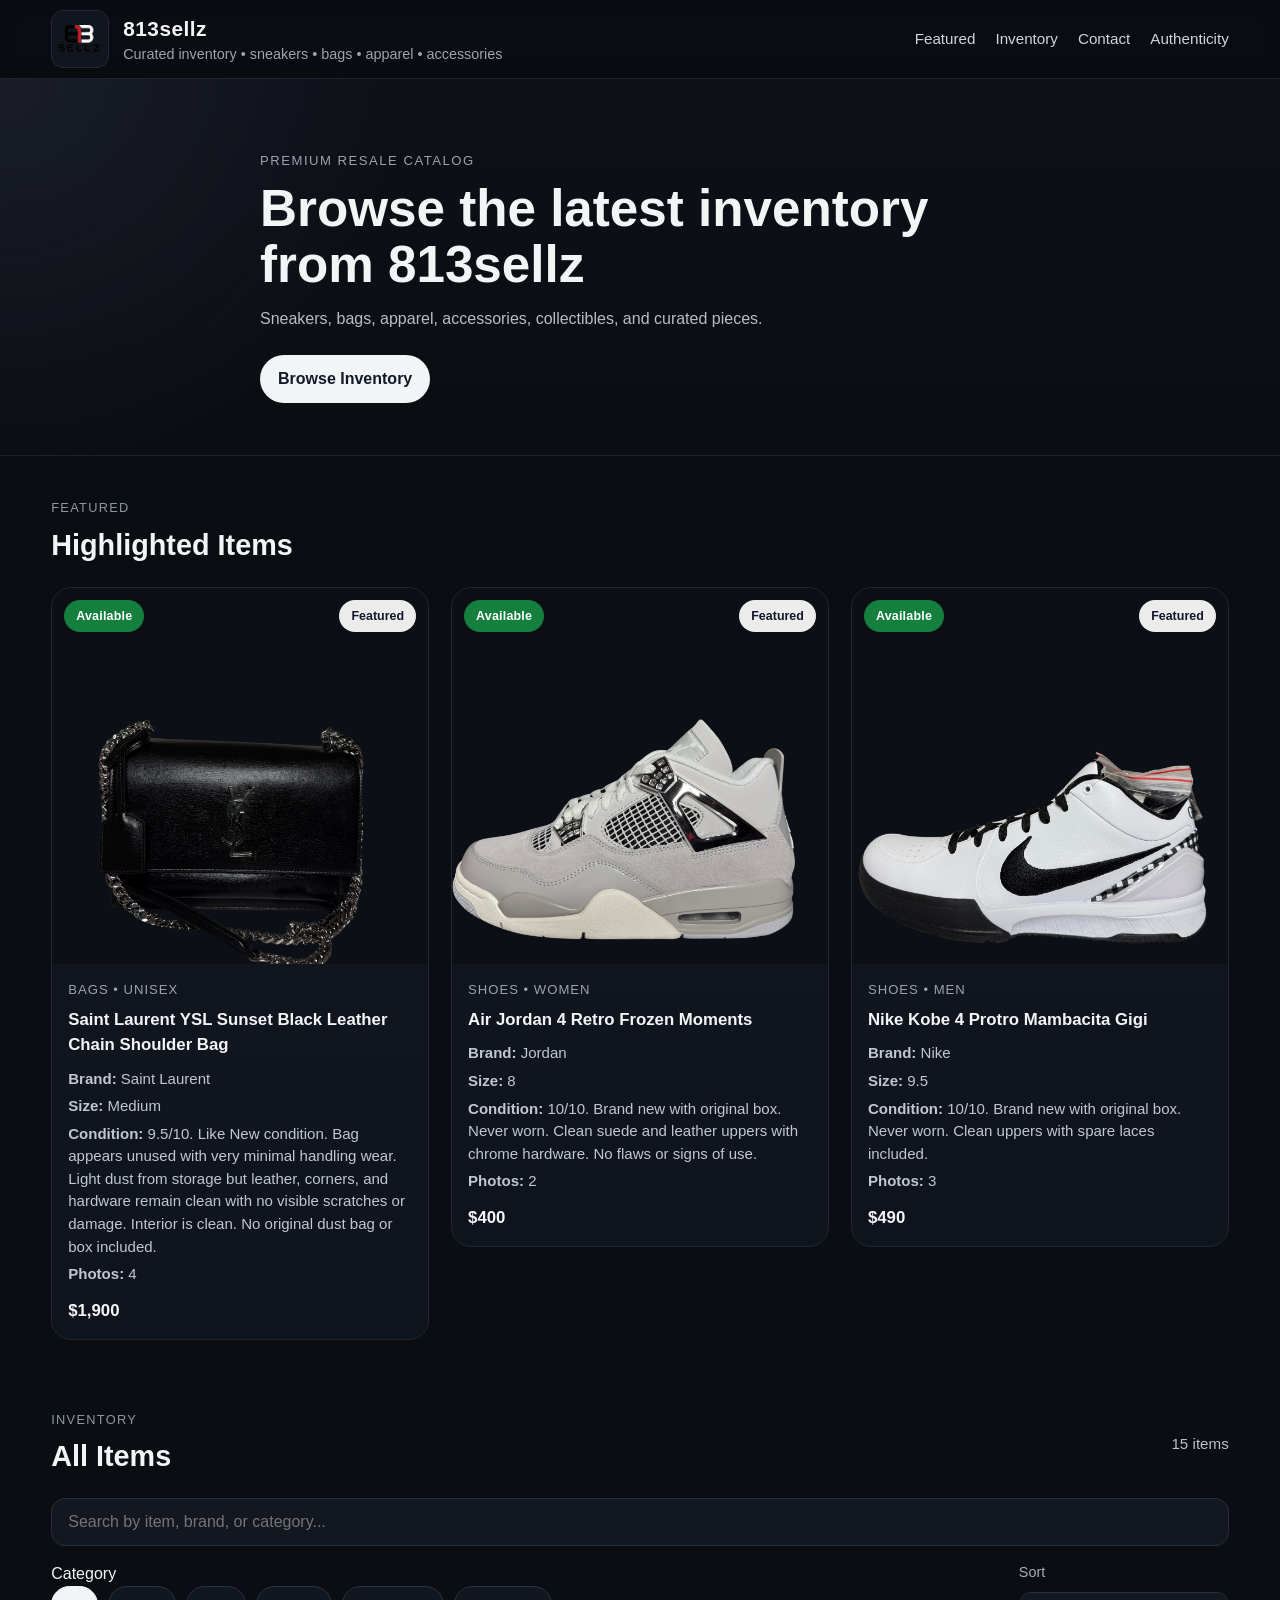
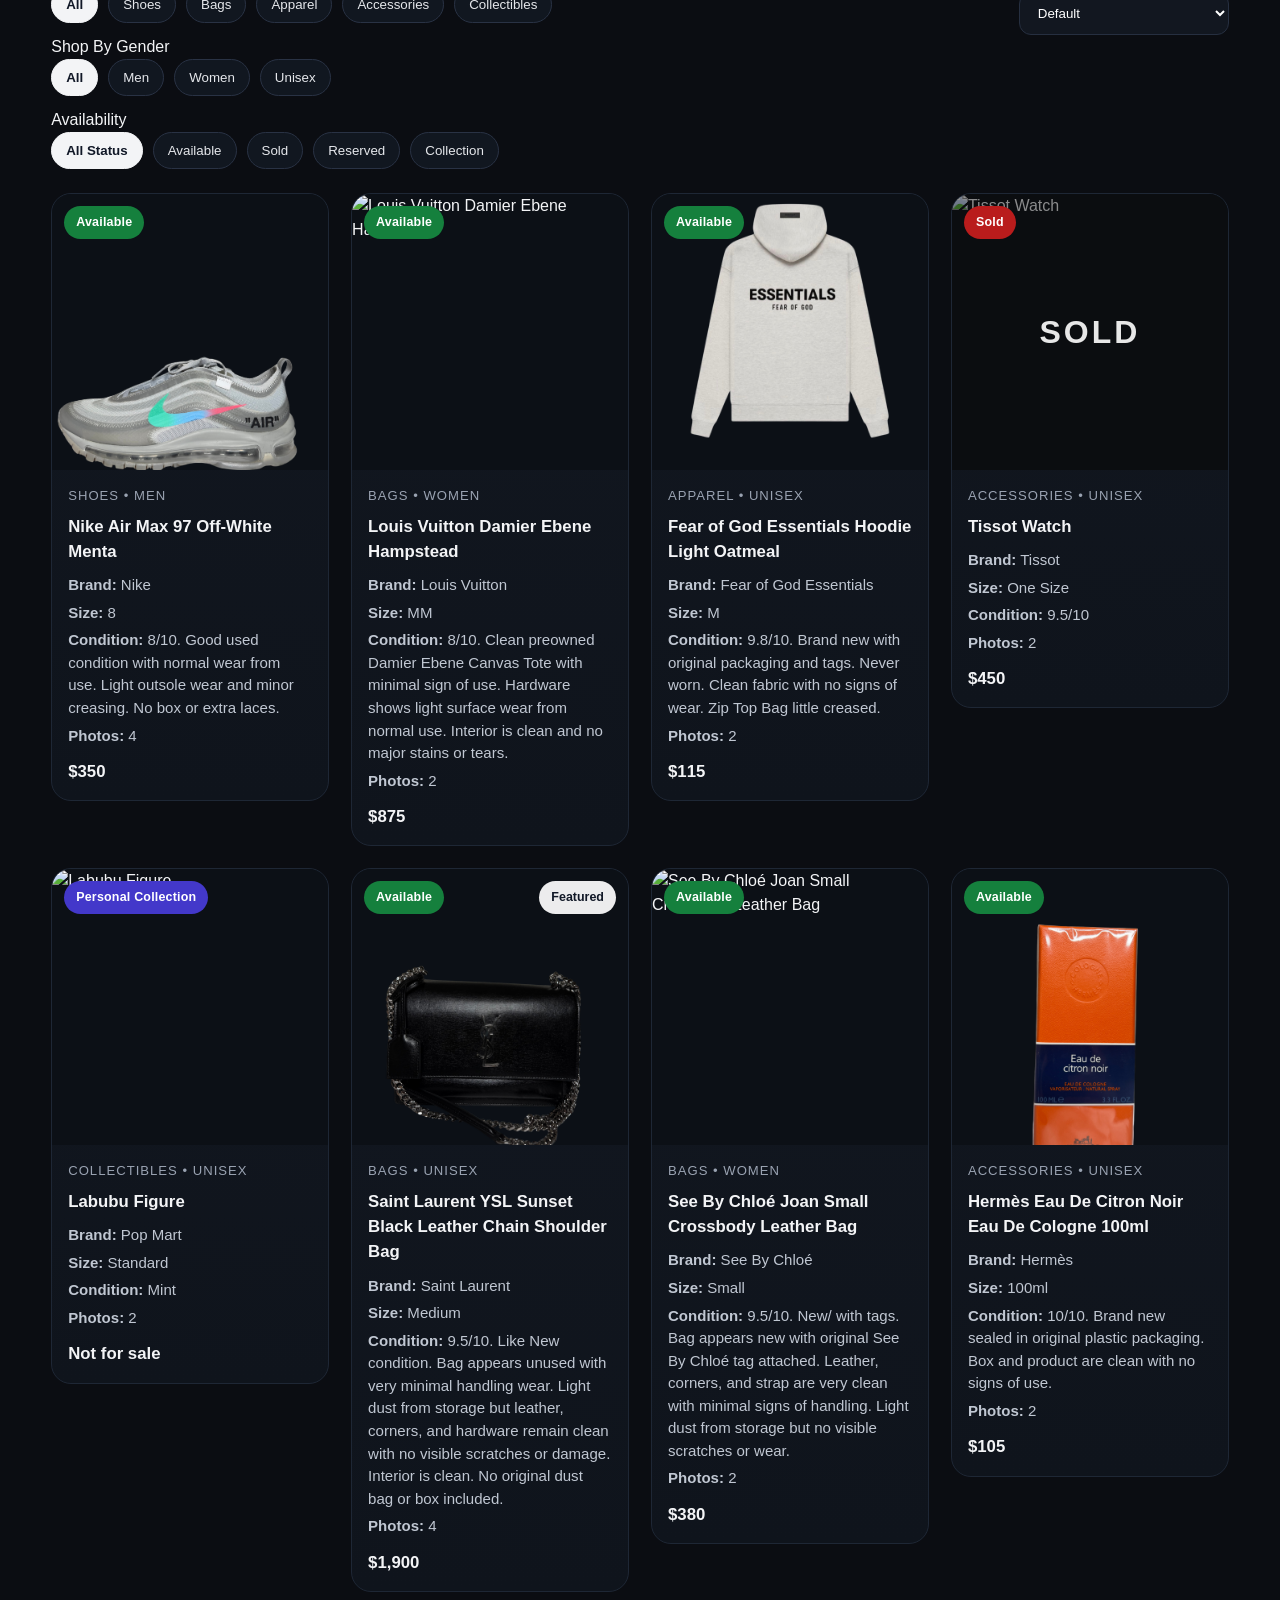
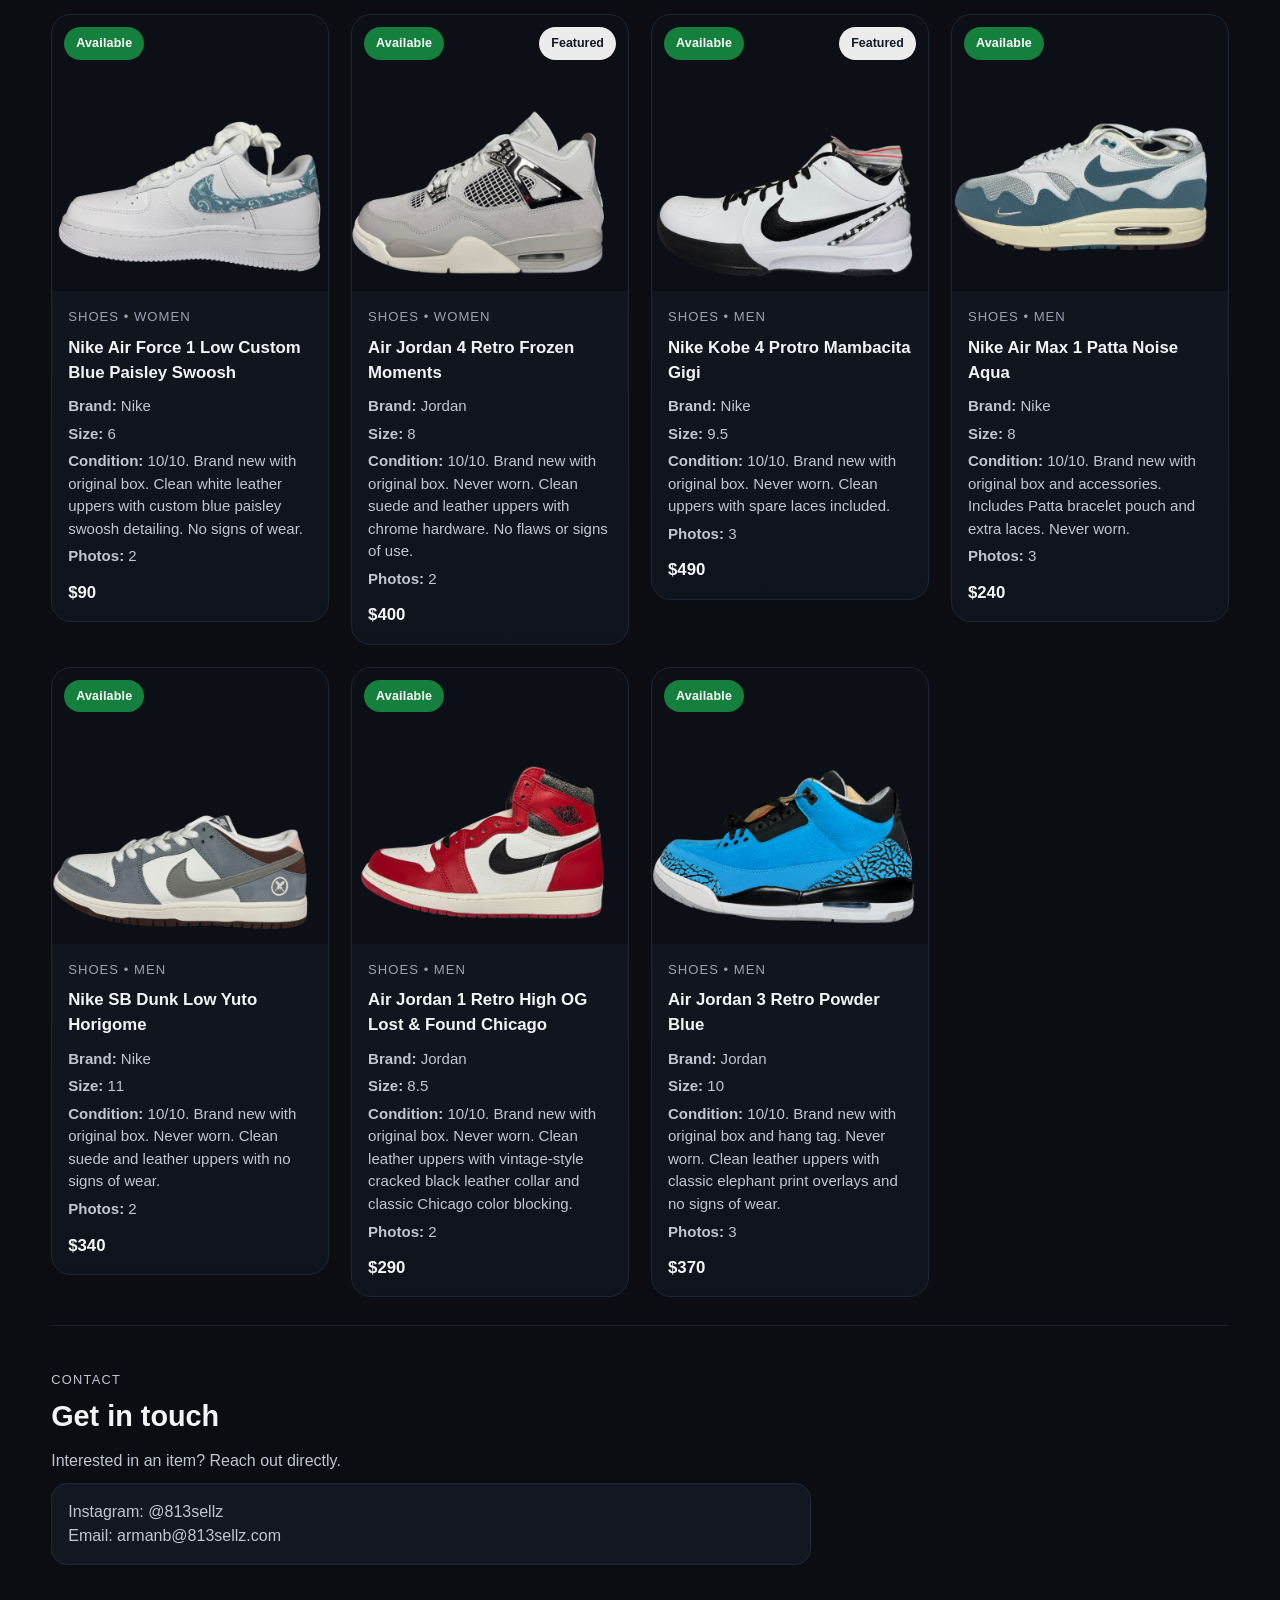
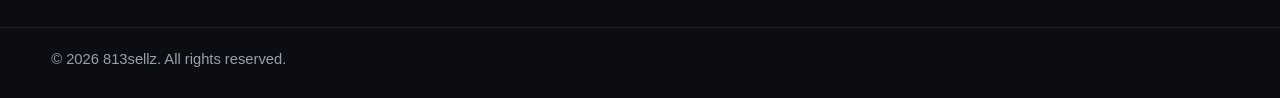
==== commit 617057f1: "Update index.html" ====
--- a/index.html
+++ b/index.html
@@ -21,6 +21,7 @@
         <a href="#featured">Featured</a>
         <a href="#inventory">Inventory</a>
         <a href="#contact">Contact</a>
+        <a href="authenticity.html">Authenticity</a>
       </nav>
     </div>
   </header>
@@ -35,6 +36,7 @@
       <a href="#inventory" class="hero-btn">Browse Inventory</a>
     </div>
   </section>
+
 
   <main class="container">
     <section id="featured" class="inventory-section">
